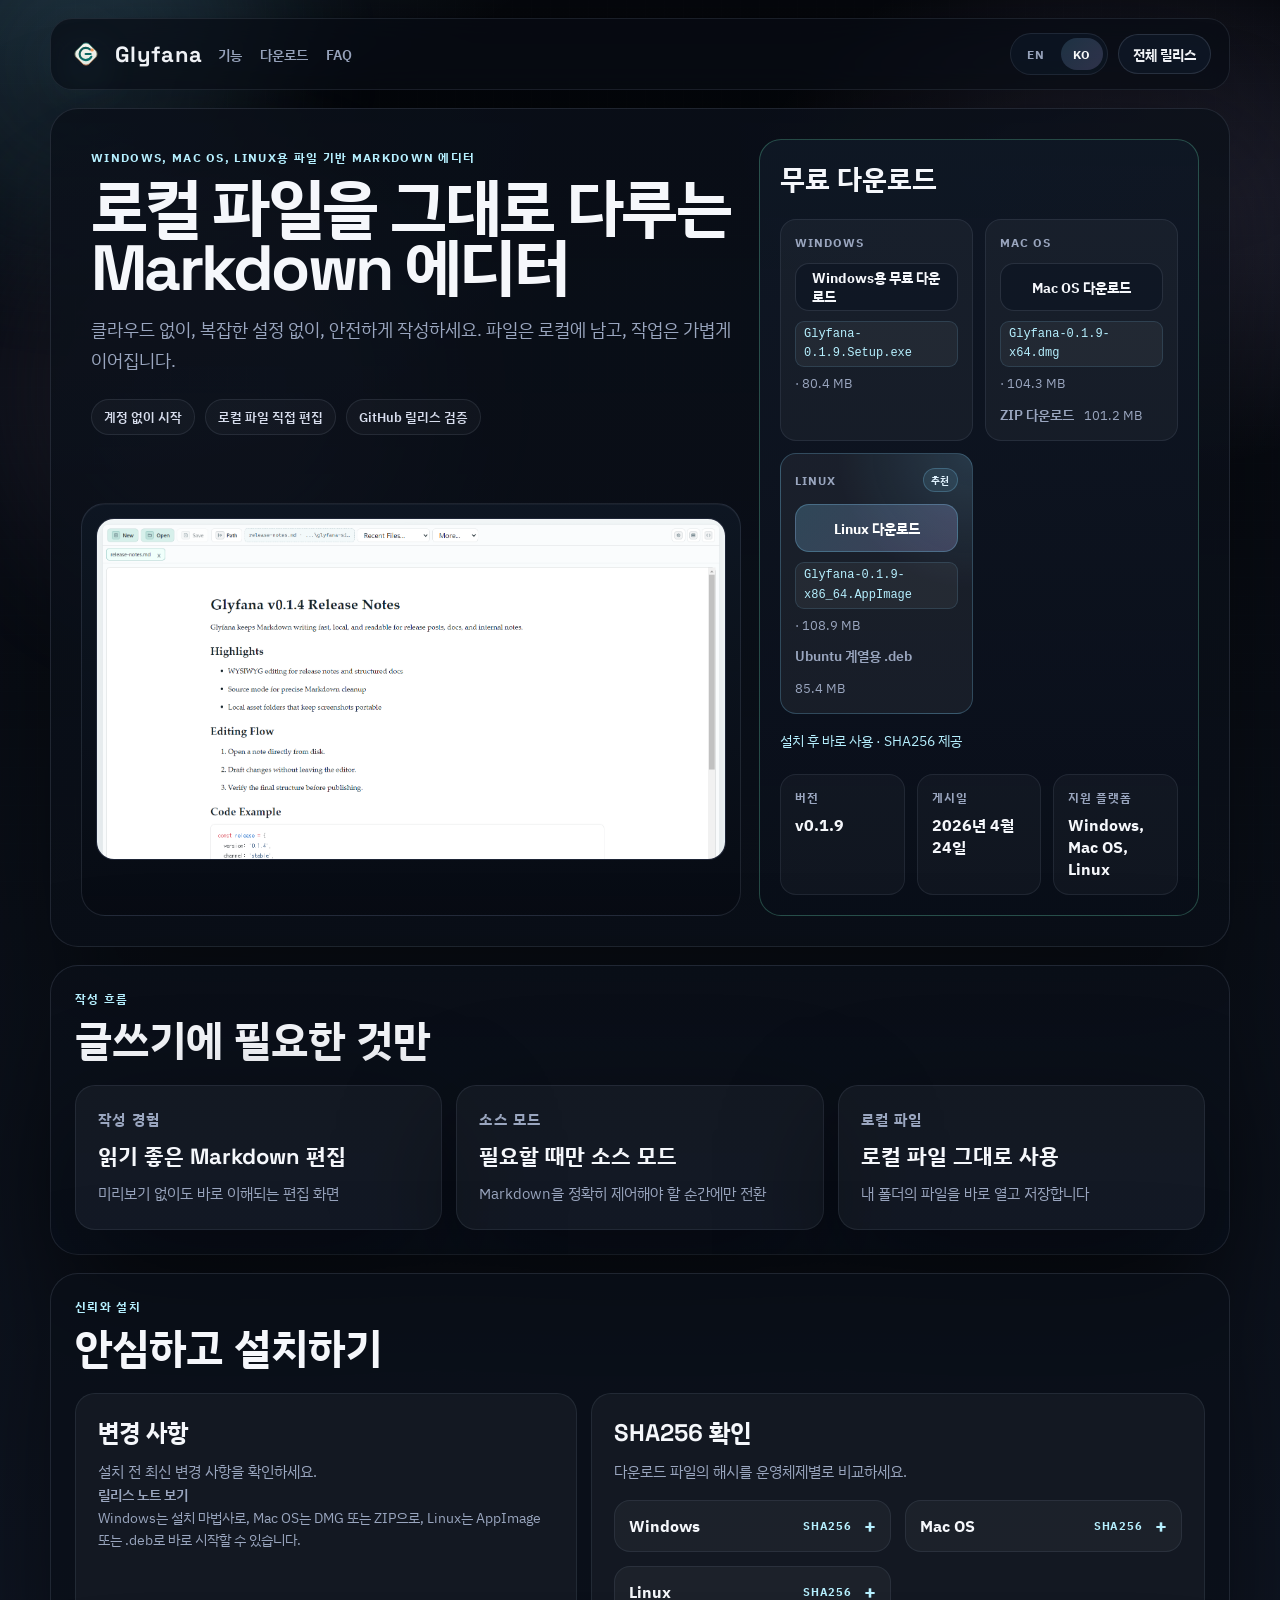
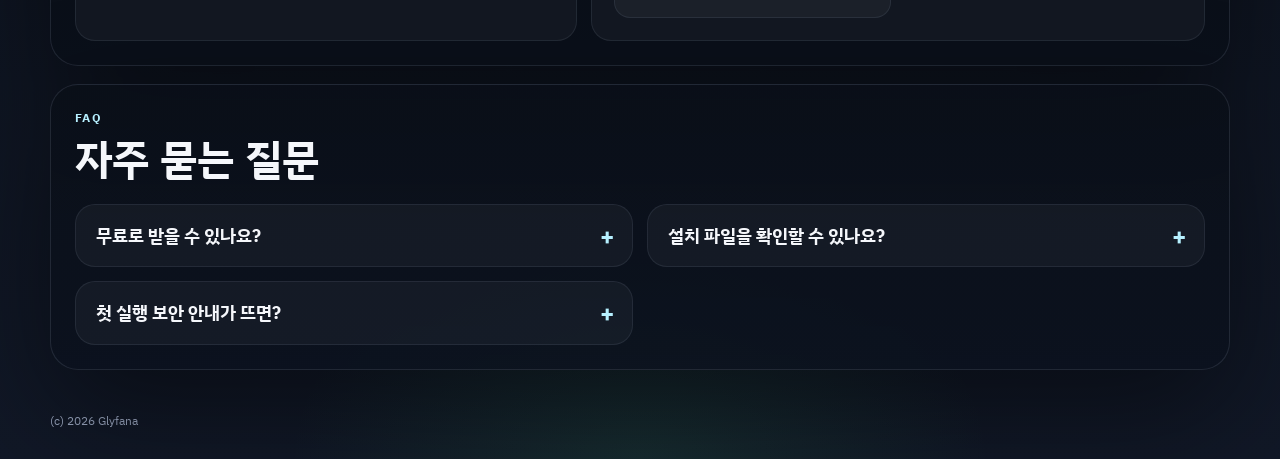
==== site/ko/index.html @ 3cb1b756 "fix(site): hide recommendation badge until detected" ====
<!doctype html>
<html lang="ko">
  <head>
    <meta charset="UTF-8" />
    <meta name="viewport" content="width=device-width, initial-scale=1.0" />
    <meta name="build-id" content="20260502-mobile-aware-recommend" />
    <meta name="manifest-path" content="../release-manifest.json" />
    <meta name="screenshots-path" content="../screenshots-manifest.json" />
    <meta name="analytics-endpoint" content="__GLYFANA_ANALYTICS_ENDPOINT__" />
    <meta name="analytics-site" content="glyfana-website" />
    <title>Glyfana | 로컬 파일 기반 Markdown 에디터</title>
    <meta
      name="description"
      content="Glyfana는 로컬 파일을 그대로 다루는 Windows·Mac OS·Linux용 Markdown 에디터입니다. 공식 다운로드와 SHA256 검증 정보를 제공합니다."
    />
    <meta name="robots" content="index,follow" />
    <meta name="theme-color" content="#0b7b75" />
    <link rel="canonical" href="https://glyfana.github.io/website/ko/" />
    <link rel="icon" type="image/svg+xml" href="../assets/glyfana-emblem.svg?v=20260312-showcase-lightbox" />
    <link rel="icon" type="image/png" sizes="512x512" href="../assets/glyfana-emblem.png?v=20260312-showcase-lightbox" />
    <link rel="apple-touch-icon" href="../assets/glyfana-emblem.png?v=20260312-showcase-lightbox" />
    <link rel="alternate" hreflang="en" href="https://glyfana.github.io/website/" />
    <link rel="alternate" hreflang="ko" href="https://glyfana.github.io/website/ko/" />
    <link rel="alternate" hreflang="x-default" href="https://glyfana.github.io/website/" />
    <meta property="og:type" content="website" />
    <meta property="og:site_name" content="Glyfana" />
    <meta property="og:locale" content="ko_KR" />
    <meta property="og:locale:alternate" content="en_US" />
    <meta property="og:title" content="Glyfana | 로컬 파일 기반 Markdown 에디터" />
    <meta
      property="og:description"
      content="로컬 파일을 그대로 다루는 Windows·Mac OS·Linux용 Markdown 에디터. 공식 다운로드와 SHA256 검증 정보를 확인하세요."
    />
    <meta property="og:url" content="https://glyfana.github.io/website/ko/" />
    <meta
      property="og:image"
      content="https://glyfana.github.io/website/assets/og-ko.png?v=20260312-showcase-lightbox"
    />
    <meta property="og:image:width" content="1200" />
    <meta property="og:image:height" content="630" />
    <meta property="og:image:alt" content="Glyfana 로컬 파일 기반 Markdown 에디터 미리보기" />
    <meta name="twitter:card" content="summary_large_image" />
    <meta name="twitter:title" content="Glyfana | 로컬 파일 기반 Markdown 에디터" />
    <meta
      name="twitter:description"
      content="로컬 파일을 그대로 다루는 Windows·Mac OS·Linux용 Markdown 에디터. 공식 다운로드와 SHA256 검증 정보를 확인하세요."
    />
    <meta
      name="twitter:image"
      content="https://glyfana.github.io/website/assets/og-ko.png?v=20260312-showcase-lightbox"
    />
    <meta name="twitter:image:alt" content="Glyfana 로컬 파일 기반 Markdown 에디터 미리보기" />
    <link rel="preconnect" href="https://fonts.googleapis.com" />
    <link rel="preconnect" href="https://fonts.gstatic.com" crossorigin />
    <link
      href="https://fonts.googleapis.com/css2?family=IBM+Plex+Sans+KR:wght@400;500;700&family=Space+Grotesk:wght@500;700&display=swap"
      rel="stylesheet"
    />
    <script src="../locale-router.js?v=20260312-showcase-lightbox"></script>
    <link rel="stylesheet" href="../styles.css?v=20260502-mobile-aware-recommend" />
  </head>
  <body id="top">
    <div class="page-noise" aria-hidden="true"></div>
    <div class="halo halo--left" aria-hidden="true"></div>
    <div class="halo halo--right" aria-hidden="true"></div>

    <header class="topbar">
      <a class="brand" href="#top" aria-label="Glyfana 홈">
        <img class="brand__mark" src="../assets/glyfana-emblem.svg?v=20260312-showcase-lightbox" alt="" aria-hidden="true" />
        <span class="brand__name">Glyfana</span>
      </a>
      <button class="menu-toggle" type="button" aria-expanded="false" aria-controls="site-menu">
        <span class="menu-toggle__icon" aria-hidden="true">
          <span class="menu-toggle__bar"></span>
          <span class="menu-toggle__bar"></span>
          <span class="menu-toggle__bar"></span>
        </span>
        <span class="menu-toggle__label">메뉴</span>
      </button>
      <div class="topbar__menu" id="site-menu">
        <nav class="nav" aria-label="주요 탐색">
          <a href="#features">기능</a>
          <a href="#release">다운로드</a>
          <a href="#faq">FAQ</a>
        </nav>
        <div class="topbar__tools">
          <nav class="locale-switch" aria-label="언어 선택">
            <a class="locale-switch__link" href="../?lang=en">EN</a>
            <a class="locale-switch__link is-active" href="./?lang=ko" aria-current="page">KO</a>
          </nav>
          <a
            class="topbar__cta js-releases"
            href="https://github.com/Glyfana/Glyfana/releases"
            target="_blank"
            rel="noreferrer"
          >전체 릴리스</a>
        </div>
      </div>
    </header>

    <main class="layout">
      <section class="hero reveal">
        <div class="hero__copy">
          <p class="eyebrow">Windows, Mac OS, Linux용 파일 기반 Markdown 에디터</p>
          <h1>로컬 파일을 그대로 다루는 Markdown 에디터</h1>
          <p class="hero__desc">
            클라우드 없이, 복잡한 설정 없이, 안전하게 작성하세요.
            파일은 로컬에 남고, 작업은 가볍게 이어집니다.
          </p>
          <ul class="hero__facts" aria-label="Glyfana 핵심 신뢰 포인트">
            <li>계정 없이 시작</li>
            <li>로컬 파일 직접 편집</li>
            <li>GitHub 릴리스 검증</li>
          </ul>
        </div>

        <aside class="release-panel" aria-live="polite" data-state="live">
          <h2>무료 다운로드</h2>
          <div class="download-options">
            <article class="download-option download-option--windows" data-platform="windows">
              <p class="download-option__label">
                <span>Windows</span>
                <span class="download-option__badge" hidden>추천</span>
              </p>
              <a
                class="btn js-download js-download-windows"
                href="https://github.com/Glyfana/Glyfana/releases/download/v0.1.9/Glyfana-0.1.9.Setup.exe"
                target="_blank"
                rel="noreferrer"
              >Windows용 무료 다운로드</a>
              <p class="download-option__meta"><code id="download-windows-file">Glyfana-0.1.9.Setup.exe</code> · <span id="download-windows-size">80.4 MB</span></p>
            </article>
            <article class="download-option download-option--mac" data-platform="mac">
              <p class="download-option__label">
                <span>Mac OS</span>
                <span class="download-option__badge" hidden>추천</span>
              </p>
              <a
                class="btn js-download-mac js-download-mac-dmg"
                href="https://github.com/Glyfana/Glyfana/releases/download/v0.1.9/Glyfana-0.1.9-x64.dmg"
                target="_blank"
                rel="noreferrer"
              >Mac OS 다운로드</a>
              <p class="download-option__meta"><code id="download-mac-file">Glyfana-0.1.9-x64.dmg</code> · <span id="download-mac-size">104.2 MB</span></p>
              <p class="download-option__sub download-mac-zip-wrap">
                <a
                  class="text-link js-download-mac-zip"
                  href="https://github.com/Glyfana/Glyfana/releases/download/v0.1.9/Glyfana-0.1.9-x64.zip"
                  target="_blank"
                  rel="noreferrer"
                >ZIP 다운로드</a>
                <span id="download-mac-zip-size">101.2 MB</span>
              </p>
            </article>
            <article class="download-option download-option--linux" data-platform="linux">
              <p class="download-option__label">
                <span>Linux</span>
                <span class="download-option__badge" hidden>추천</span>
              </p>
              <a
                class="btn js-download-linux"
                href="https://github.com/Glyfana/Glyfana/releases/download/v0.1.9/Glyfana-0.1.9-x86_64.AppImage"
                target="_blank"
                rel="noreferrer"
              >Linux 다운로드</a>
              <p class="download-option__meta"><code id="download-linux-file">Glyfana-0.1.9-x86_64.AppImage</code> · <span id="download-linux-size">108.9 MB</span></p>
              <p class="download-option__sub download-linux-deb-wrap">
                <a
                  class="text-link js-download-linux-deb"
                  href="https://github.com/Glyfana/Glyfana/releases/download/v0.1.9/Glyfana-0.1.9-amd64.deb"
                  target="_blank"
                  rel="noreferrer"
                >Ubuntu 계열용 .deb</a>
                <span id="download-linux-deb-size">85.4 MB</span>
              </p>
            </article>
          </div>
          <p class="release-panel__trust">설치 후 바로 사용 · SHA256 제공</p>
          <div class="stat-grid">
            <div class="stat">
              <span class="stat__label">버전</span>
              <strong id="release-version">v0.1.9</strong>
            </div>
            <div class="stat">
              <span class="stat__label">게시일</span>
              <strong id="release-date">2026년 4월 24일</strong>
            </div>
            <div class="stat">
              <span class="stat__label">지원 플랫폼</span>
              <strong id="release-platforms">Windows, Mac OS, Linux</strong>
            </div>
          </div>
        </aside>

        <div class="hero__spotlight">
          <img
            class="hero__spotlight-image"
            src="../assets/screenshots/editor-main.png"
            alt="Glyfana 편집 화면"
            loading="eager"
            decoding="async"
          />
        </div>
      </section>

      <section id="features" class="features reveal">
        <div class="section-head">
          <p class="eyebrow">작성 흐름</p>
          <h2>글쓰기에 필요한 것만</h2>
        </div>
        <div class="feature-grid">
          <article class="card">
            <p class="card__eyebrow">작성 경험</p>
            <h2>읽기 좋은 Markdown 편집</h2>
            <p>미리보기 없이도 바로 이해되는 편집 화면</p>
          </article>
          <article class="card">
            <p class="card__eyebrow">소스 모드</p>
            <h2>필요할 때만 소스 모드</h2>
            <p>Markdown을 정확히 제어해야 할 순간에만 전환</p>
          </article>
          <article class="card">
            <p class="card__eyebrow">로컬 파일</p>
            <h2>로컬 파일 그대로 사용</h2>
            <p>내 폴더의 파일을 바로 열고 저장합니다</p>
          </article>
        </div>
      </section>

      <section id="release" class="verify reveal">
        <div class="section-head">
          <p class="eyebrow">신뢰와 설치</p>
          <h2>안심하고 설치하기</h2>
        </div>
        <div class="verify__grid">
          <article class="verify-card">
            <h3>변경 사항</h3>
            <p class="verify-card__copy">설치 전 최신 변경 사항을 확인하세요.</p>
            <p class="verify-card__meta">
              <a
                class="text-link js-notes"
                href="https://github.com/Glyfana/Glyfana/releases/tag/v0.1.9"
                target="_blank"
                rel="noreferrer"
              >릴리스 노트 보기</a>
            </p>
            <p class="verify-card__meta">Windows는 설치 마법사로, Mac OS는 DMG 또는 ZIP으로, Linux는 AppImage 또는 .deb로 바로 시작할 수 있습니다.</p>
          </article>

          <article class="verify-card">
            <h3>SHA256 확인</h3>
            <p class="verify-card__copy">다운로드 파일의 해시를 운영체제별로 비교하세요.</p>
            <div class="verify-platforms">
              <details class="verify-platform verify-platform--windows">
                <summary><span>Windows</span><span>SHA256</span></summary>
                <p class="verify-card__meta">SHA256 <code id="release-sha-inline-windows">2409822E41301128F8E586BB116006E9C7599B884C1D7636191854754651CDF7</code></p>
                <p class="verify-card__meta">PowerShell <code id="verify-command-windows">Get-FileHash ".\Glyfana-0.1.9.Setup.exe" -Algorithm SHA256</code></p>
                <p class="verify-card__meta">
                  현재 공개 설치 파일은 코드 서명이 없어 첫 실행 시 Windows SmartScreen 경고가 나타날 수 있습니다.
                  안내가 뜨면 <strong>추가 정보</strong> → <strong>실행</strong>을 선택하세요.
                </p>
              </details>
              <details class="verify-platform verify-platform--mac">
                <summary><span>Mac OS</span><span>SHA256</span></summary>
                <p class="verify-card__meta">SHA256 <code id="release-sha-inline-mac">381AA0E27046C5A79C985452EA23F38099D1C83E8EC3675EE3A90776FADBBE90</code></p>
                <p class="verify-card__meta">Terminal <code id="verify-command-mac">shasum -a 256 ./Glyfana-0.1.9-x64.dmg</code></p>
                <p class="verify-card__meta">현재 빌드는 코드 서명과 노터라이즈가 없어 첫 실행 시 Gatekeeper 안내가 나타날 수 있습니다. 시스템 설정에서 열기를 허용하세요.</p>
              </details>
              <details class="verify-platform verify-platform--linux">
                <summary><span>Linux</span><span>SHA256</span></summary>
                <p class="verify-card__meta">SHA256 <code id="release-sha-inline-linux">4BE5F3D892C10EE95E2CD16ED32591D62F63E27BCA32D75C2C83FFDA38E545AE</code></p>
                <p class="verify-card__meta">Terminal <code id="verify-command-linux">sha256sum ./Glyfana-0.1.9-x86_64.AppImage</code></p>
                <p class="verify-card__meta">AppImage는 실행 권한을 준 뒤 바로 실행할 수 있고, .deb는 Ubuntu 계열에서 설치할 수 있습니다.</p>
              </details>
            </div>
          </article>
        </div>
      </section>

      <section id="faq" class="faq reveal">
        <div class="section-head">
          <p class="eyebrow">FAQ</p>
          <h2>자주 묻는 질문</h2>
        </div>
        <div class="faq-list">
          <details class="faq-item">
            <summary>무료로 받을 수 있나요?</summary>
            <p>네. GitHub Releases에서 최신 공개 빌드를 받을 수 있습니다.</p>
          </details>
          <details class="faq-item">
            <summary>설치 파일을 확인할 수 있나요?</summary>
            <p>네. 릴리스 노트와 SHA256 값을 함께 제공합니다.</p>
          </details>
          <details class="faq-item">
            <summary>첫 실행 보안 안내가 뜨면?</summary>
            <p>서명 전 빌드는 OS 보안 안내가 보일 수 있습니다. 위 안내를 확인하세요.</p>
          </details>
        </div>
      </section>
    </main>

    <footer class="footer">
      <span>(c) <span id="year"></span> Glyfana</span>
    </footer>

    <script type="module" src="../app.js?v=20260502-mobile-aware-recommend"></script>
  </body>
</html>
---- site/styles.css ----
:root {
  --bg-0: #05070c;
  --bg-1: #0a0f18;
  --bg-2: #111827;
  --ink: #f5f7fb;
  --muted: #9aa6bf;
  --panel: rgba(10, 15, 24, 0.76);
  --panel-strong: rgba(13, 19, 31, 0.92);
  --line: rgba(148, 163, 184, 0.16);
  --line-strong: rgba(110, 231, 183, 0.28);
  --brand: #7dd3fc;
  --brand-deep: #b6f0ff;
  --accent: #c4b5fd;
  --accent-soft: rgba(196, 181, 253, 0.16);
  --shadow: 0 40px 120px rgba(0, 0, 0, 0.46);
  --radius: 28px;
}

* {
  box-sizing: border-box;
}

html,
body {
  margin: 0;
  min-height: 100%;
}

body {
  overflow-x: hidden;
  -webkit-text-size-adjust: 100%;
  font-family: "IBM Plex Sans KR", "Segoe UI", sans-serif;
  color: var(--ink);
  background:
    radial-gradient(900px 560px at 12% -8%, rgba(125, 211, 252, 0.16) 0%, transparent 50%),
    radial-gradient(780px 560px at 88% 10%, rgba(196, 181, 253, 0.18) 0%, transparent 48%),
    radial-gradient(640px 420px at 50% 100%, rgba(74, 222, 128, 0.1) 0%, transparent 55%),
    linear-gradient(180deg, var(--bg-0), var(--bg-1) 45%, var(--bg-2));
}

.page-noise,
.halo {
  position: fixed;
  inset: 0;
  pointer-events: none;
}

.page-noise {
  opacity: 0.18;
  background-image:
    linear-gradient(rgba(255, 255, 255, 0.02), rgba(255, 255, 255, 0.02)),
    repeating-linear-gradient(
      0deg,
      transparent 0,
      transparent 18px,
      rgba(125, 211, 252, 0.03) 18px,
      rgba(125, 211, 252, 0.03) 19px
    ),
    repeating-linear-gradient(
      90deg,
      transparent 0,
      transparent 18px,
      rgba(196, 181, 253, 0.03) 18px,
      rgba(196, 181, 253, 0.03) 19px
    );
}

.halo {
  z-index: 0;
  filter: blur(70px);
  opacity: 0.42;
}

.halo--left {
  width: 360px;
  height: 360px;
  top: -120px;
  left: -100px;
  background: rgba(125, 211, 252, 0.36);
  border-radius: 999px;
}

.halo--right {
  width: 420px;
  height: 420px;
  right: -120px;
  top: 180px;
  background: rgba(196, 181, 253, 0.28);
  border-radius: 999px;
}

.topbar,
.hero,
.signal,
.features,
.showcase,
.release-summary,
.faq,
.card,
.install,
.verify {
  position: relative;
  z-index: 1;
}

.topbar {
  width: min(1180px, calc(100% - 32px));
  margin: 18px auto 0;
  padding: 14px 18px;
  display: flex;
  justify-content: space-between;
  align-items: center;
  gap: 16px;
  border: 1px solid rgba(148, 163, 184, 0.14);
  border-radius: 22px;
  background: rgba(9, 13, 22, 0.72);
  box-shadow: var(--shadow);
  backdrop-filter: blur(14px);
}

.topbar__menu {
  margin-left: auto;
  display: flex;
  align-items: center;
  justify-content: space-between;
  gap: 18px;
  flex: 1 1 auto;
}

.brand {
  display: inline-flex;
  align-items: center;
  gap: 12px;
  color: var(--ink);
  text-decoration: none;
  font-family: "Space Grotesk", "IBM Plex Sans KR", sans-serif;
  font-weight: 700;
  letter-spacing: 0.02em;
}

.brand__mark {
  width: 34px;
  height: 34px;
  display: block;
  flex: none;
  filter: drop-shadow(0 12px 22px rgba(125, 211, 252, 0.24));
}

.brand__name {
  font-size: 22px;
}

.menu-toggle {
  display: none;
  align-items: center;
  justify-content: center;
  gap: 10px;
  min-height: 42px;
  padding: 0 14px;
  border: 1px solid rgba(148, 163, 184, 0.18);
  border-radius: 12px;
  background: rgba(17, 24, 39, 0.82);
  color: var(--ink);
  font: inherit;
  font-size: 13px;
  font-weight: 700;
}

.menu-toggle__icon {
  display: inline-flex;
  flex-direction: column;
  gap: 4px;
}

.menu-toggle__bar {
  width: 16px;
  height: 2px;
  border-radius: 999px;
  background: currentColor;
  transition: transform 0.18s ease, opacity 0.18s ease;
}

.topbar.is-menu-open .menu-toggle__bar:nth-child(1) {
  transform: translateY(6px) rotate(45deg);
}

.topbar.is-menu-open .menu-toggle__bar:nth-child(2) {
  opacity: 0;
}

.topbar.is-menu-open .menu-toggle__bar:nth-child(3) {
  transform: translateY(-6px) rotate(-45deg);
}

.nav {
  display: inline-flex;
  align-items: center;
  gap: 18px;
}

.topbar__tools {
  margin-left: auto;
  display: inline-flex;
  align-items: center;
  gap: 10px;
  flex-wrap: wrap;
  justify-content: flex-end;
}

.locale-switch {
  display: inline-flex;
  align-items: center;
  gap: 4px;
  padding: 4px;
  border: 1px solid rgba(148, 163, 184, 0.14);
  border-radius: 999px;
  background: rgba(15, 23, 36, 0.84);
}

.locale-switch__link {
  display: inline-flex;
  align-items: center;
  justify-content: center;
  min-width: 42px;
  min-height: 32px;
  padding: 0 10px;
  border-radius: 999px;
  color: var(--muted);
  text-decoration: none;
  font-size: 12px;
  font-weight: 700;
  letter-spacing: 0.08em;
}

.locale-switch__link:hover {
  color: var(--brand-deep);
}

.locale-switch__link.is-active {
  background: linear-gradient(135deg, rgba(125, 211, 252, 0.16), rgba(196, 181, 253, 0.2));
  color: #fff;
}

.nav a,
.text-link {
  color: var(--muted);
  text-decoration: none;
  font-size: 14px;
  font-weight: 600;
}

.nav a:hover,
.text-link:hover {
  color: var(--brand-deep);
}

.topbar__cta {
  display: inline-flex;
  align-items: center;
  justify-content: center;
  min-height: 40px;
  padding: 0 14px;
  border-radius: 999px;
  border: 1px solid rgba(148, 163, 184, 0.2);
  background: rgba(17, 24, 39, 0.88);
  color: var(--ink);
  text-decoration: none;
  font-size: 14px;
  font-weight: 700;
}

.layout {
  position: relative;
  z-index: 1;
  width: min(1180px, calc(100% - 32px));
  margin: 18px auto 42px;
  display: grid;
  gap: 18px;
}

.layout > * {
  min-width: 0;
}

.hero,
.signal,
.card,
.install,
.verify {
  border: 1px solid var(--line);
  border-radius: var(--radius);
  background: var(--panel);
  box-shadow: var(--shadow);
}

.hero {
  display: grid;
  grid-template-columns: minmax(0, 1.2fr) minmax(320px, 0.8fr);
  gap: 18px;
  padding: 30px;
  background:
    linear-gradient(180deg, rgba(10, 15, 24, 0.9), rgba(10, 15, 24, 0.78)),
    radial-gradient(120% 120% at 0% 0%, rgba(125, 211, 252, 0.08), transparent 44%),
    radial-gradient(120% 120% at 100% 0%, rgba(196, 181, 253, 0.1), transparent 42%);
}

.hero > *,
.showcase > *,
.release-summary > *,
.feature-grid > *,
.steps > *,
.faq-list > *,
.verify__grid > * {
  min-width: 0;
}

.hero__copy {
  padding: 10px;
}

.eyebrow {
  margin: 0 0 12px;
  color: var(--brand-deep);
  text-transform: uppercase;
  letter-spacing: 0.11em;
  font-size: 12px;
  font-weight: 700;
}

.hero h1,
.section-head h2,
.card h2,
.step h3,
.verify-card h3,
.release-panel h2 {
  font-family: "Space Grotesk", "IBM Plex Sans KR", sans-serif;
}

.hero h1 {
  margin: 0;
  max-width: 780px;
  font-size: clamp(34px, 5vw, 64px);
  line-height: 0.94;
  letter-spacing: -0.04em;
}

.hero__desc,
.section-copy,
.signal p,
.card p,
.step p,
.verify-card__copy,
.verify-card__meta,
.release-panel__meta p {
  color: var(--muted);
}

.hero__desc {
  max-width: 720px;
  margin: 16px 0 0;
  font-size: 18px;
  line-height: 1.68;
}

.hero__kicker {
  margin: 0;
  max-width: 640px;
  color: var(--brand-deep);
  font-size: 16px;
  font-weight: 700;
  line-height: 1.5;
}

.hero__spotlight {
  grid-column: 1;
  margin-top: 0;
  padding: 14px;
  border: 1px solid rgba(148, 163, 184, 0.16);
  border-radius: 24px;
  background: linear-gradient(180deg, rgba(15, 23, 36, 0.92), rgba(8, 12, 20, 0.88));
  box-shadow: inset 0 1px 0 rgba(255, 255, 255, 0.04);
}

.hero__spotlight-head {
  display: flex;
  align-items: center;
  justify-content: space-between;
  gap: 12px;
  margin-bottom: 12px;
  flex-wrap: wrap;
}

.hero__spotlight-label,
.hero__spotlight-note {
  font-size: 11px;
  font-weight: 700;
  letter-spacing: 0.1em;
  text-transform: uppercase;
}

.hero__spotlight-label {
  color: var(--brand-deep);
}

.hero__spotlight-note {
  color: var(--muted);
}

.hero__spotlight-image {
  display: block;
  width: 100%;
  height: auto;
  border: 1px solid rgba(148, 163, 184, 0.14);
  border-radius: 18px;
  background: #0b1020;
}

.hero__proof {
  margin-top: 22px;
  display: grid;
  grid-template-columns: repeat(2, minmax(0, 1fr));
  gap: 12px;
}

.hero-proof-card {
  padding: 14px 16px;
  border: 1px solid rgba(148, 163, 184, 0.14);
  border-radius: 18px;
  background: rgba(15, 23, 36, 0.72);
}

.hero-proof-card__label {
  display: block;
  margin-bottom: 8px;
  color: var(--brand-deep);
  font-size: 11px;
  font-weight: 700;
  letter-spacing: 0.1em;
  text-transform: uppercase;
}

.hero-proof-card strong {
  display: block;
  font-size: 15px;
  line-height: 1.45;
}

.actions {
  margin-top: 22px;
  display: flex;
  flex-wrap: wrap;
  gap: 10px;
  align-items: center;
}

.actions--tight {
  margin-top: 18px;
}

.btn {
  display: inline-flex;
  align-items: center;
  justify-content: center;
  min-height: 44px;
  padding: 0 16px;
  border-radius: 14px;
  border: 1px solid rgba(148, 163, 184, 0.18);
  background: rgba(15, 23, 36, 0.88);
  color: var(--ink);
  text-decoration: none;
  font-size: 14px;
  font-weight: 700;
  transition: transform 0.16s ease, border-color 0.16s ease, background 0.16s ease;
}

.btn:hover,
.topbar__cta:hover {
  transform: translateY(-1px);
  border-color: rgba(125, 211, 252, 0.42);
}

.btn:focus-visible,
.topbar__cta:focus-visible,
.nav a:focus-visible,
.text-link:focus-visible,
.locale-switch__link:focus-visible,
.menu-toggle:focus-visible,
.faq-item summary:focus-visible,
.verify-platform summary:focus-visible {
  outline: 3px solid rgba(125, 211, 252, 0.4);
  outline-offset: 3px;
}

.btn--primary {
  border-color: rgba(125, 211, 252, 0.28);
  background: linear-gradient(135deg, rgba(125, 211, 252, 0.22), rgba(196, 181, 253, 0.22));
  color: #fff;
}

.btn--ghost {
  background: rgba(255, 255, 255, 0.02);
}

.btn.is-disabled,
.topbar__cta.is-disabled,
.text-link.is-disabled {
  opacity: 0.5;
  pointer-events: none;
}

.hero__facts {
  margin: 24px 0 0;
  padding: 0;
  list-style: none;
  display: flex;
  flex-wrap: wrap;
  gap: 10px;
}

.hero__facts li {
  padding: 8px 12px;
  border: 1px solid rgba(148, 163, 184, 0.14);
  border-radius: 999px;
  background: rgba(255, 255, 255, 0.03);
  color: #d7dded;
  font-size: 13px;
  font-weight: 600;
}

.release-panel {
  grid-column: 2;
  grid-row: 1 / span 2;
  padding: 20px;
  border-radius: 22px;
  border: 1px solid var(--line-strong);
  background:
    linear-gradient(180deg, rgba(15, 23, 36, 0.96), rgba(9, 14, 24, 0.9)),
    linear-gradient(135deg, rgba(125, 211, 252, 0.08), rgba(196, 181, 253, 0.08));
}

.release-panel h2 {
  margin: 0;
  font-size: 28px;
}

.release-panel__trust {
  margin: 16px 0 0;
  color: var(--brand-deep);
  font-size: 14px;
  line-height: 1.6;
}

.download-options {
  margin-top: 22px;
  display: grid;
  grid-template-columns: repeat(auto-fit, minmax(180px, 1fr));
  gap: 12px;
}

.download-option {
  position: relative;
  padding: 14px;
  border: 1px solid rgba(148, 163, 184, 0.12);
  border-radius: 16px;
  background: rgba(255, 255, 255, 0.04);
  transition: transform 0.16s ease, border-color 0.16s ease, background-color 0.16s ease;
}

.download-option:hover {
  transform: translateY(-2px);
  border-color: rgba(125, 211, 252, 0.28);
  background: rgba(255, 255, 255, 0.065);
}

.download-option.is-recommended {
  border-color: rgba(125, 211, 252, 0.24);
  background:
    radial-gradient(circle at top right, rgba(125, 211, 252, 0.14), transparent 42%),
    rgba(255, 255, 255, 0.055);
}

.download-option .btn {
  width: 100%;
  min-height: 48px;
}

.download-option__label {
  display: flex;
  align-items: center;
  justify-content: space-between;
  gap: 10px;
  margin: 0 0 12px;
  color: var(--muted);
  font-size: 12px;
  font-weight: 700;
  text-transform: uppercase;
  letter-spacing: 0.08em;
}

.download-option__badge {
  padding: 4px 7px;
  border-radius: 999px;
  border: 1px solid rgba(125, 211, 252, 0.24);
  background: rgba(125, 211, 252, 0.1);
  color: #e0f2fe;
  font-size: 10px;
  letter-spacing: 0.06em;
}

.download-option__meta,
.download-option__sub {
  margin: 10px 0 0;
  font-size: 13px;
  line-height: 1.6;
  color: var(--muted);
  overflow-wrap: anywhere;
}

.download-option__sub {
  display: flex;
  align-items: center;
  gap: 10px;
  flex-wrap: wrap;
}

.stat-grid {
  margin-top: 22px;
  display: grid;
  grid-template-columns: repeat(3, minmax(0, 1fr));
  gap: 12px;
}

.stat {
  padding: 14px;
  border: 1px solid rgba(148, 163, 184, 0.12);
  border-radius: 16px;
  background: rgba(255, 255, 255, 0.03);
}

.stat__label {
  display: block;
  color: var(--muted);
  font-size: 12px;
  font-weight: 700;
  text-transform: uppercase;
  letter-spacing: 0.08em;
}

.stat strong {
  display: block;
  margin-top: 8px;
  font-size: 16px;
}

.release-panel__meta {
  margin-top: 18px;
  display: grid;
  gap: 10px;
}

.release-panel__meta p,
.verify-card__meta {
  margin: 0;
  font-size: 14px;
  line-height: 1.6;
  overflow-wrap: anywhere;
}

.signal {
  display: flex;
  align-items: center;
  gap: 16px;
  padding: 18px 22px;
  background:
    linear-gradient(90deg, rgba(125, 211, 252, 0.08), rgba(196, 181, 253, 0.08)),
    rgba(8, 12, 20, 0.84);
}

.signal__badge {
  flex: none;
  padding: 9px 12px;
  border-radius: 999px;
  background: rgba(125, 211, 252, 0.1);
  border: 1px solid rgba(125, 211, 252, 0.18);
  color: var(--brand-deep);
  font-size: 12px;
  font-weight: 700;
  text-transform: uppercase;
  letter-spacing: 0.08em;
}

.signal p {
  margin: 0;
  line-height: 1.6;
}

.feature-grid,
.steps,
.faq-list,
.verify__grid,
.release-summary,
.showcase {
  display: grid;
  gap: 14px;
}

.features {
  padding: 24px;
  border: 1px solid var(--line);
  border-radius: var(--radius);
  background: linear-gradient(180deg, rgba(10, 15, 24, 0.88), rgba(11, 17, 29, 0.84));
  box-shadow: var(--shadow);
}

.faq {
  padding: 24px;
  border: 1px solid var(--line);
  border-radius: var(--radius);
  background: linear-gradient(180deg, rgba(10, 15, 24, 0.88), rgba(11, 17, 29, 0.84));
  box-shadow: var(--shadow);
}

.showcase {
  grid-template-columns: minmax(0, 0.96fr) minmax(0, 1.04fr);
  align-items: center;
  padding: 24px;
  border: 1px solid var(--line);
  border-radius: var(--radius);
  background:
    linear-gradient(180deg, rgba(10, 15, 24, 0.92), rgba(10, 15, 24, 0.82)),
    radial-gradient(120% 120% at 100% 0%, rgba(125, 211, 252, 0.08), transparent 45%);
  box-shadow: var(--shadow);
}

.release-summary {
  grid-template-columns: minmax(0, 0.9fr) minmax(0, 1.1fr);
  align-items: start;
  padding: 24px;
  border: 1px solid var(--line);
  border-radius: var(--radius);
  background: linear-gradient(180deg, rgba(10, 15, 24, 0.88), rgba(11, 17, 29, 0.84));
  box-shadow: var(--shadow);
}

.release-summary__card {
  padding: 22px;
  border: 1px solid rgba(148, 163, 184, 0.12);
  border-radius: 22px;
  background: rgba(255, 255, 255, 0.03);
}

.release-summary__meta {
  display: flex;
  justify-content: space-between;
  align-items: center;
  gap: 12px;
  margin-bottom: 14px;
}

.release-summary__label {
  color: var(--brand-deep);
  font-size: 12px;
  font-weight: 700;
  letter-spacing: 0.08em;
  text-transform: uppercase;
}

.release-summary__list {
  margin: 0;
  padding: 0;
  list-style: none;
  display: grid;
  gap: 10px;
}

.release-summary__item,
.release-summary__empty {
  position: relative;
  padding: 14px 16px 14px 40px;
  border: 1px solid rgba(148, 163, 184, 0.12);
  border-radius: 16px;
  background: rgba(255, 255, 255, 0.04);
  line-height: 1.55;
}

.release-summary__item::before {
  content: "";
  position: absolute;
  left: 16px;
  top: 22px;
  width: 8px;
  height: 8px;
  border-radius: 999px;
  background: linear-gradient(135deg, var(--brand), var(--accent));
}

.release-summary__item.is-checked::before {
  width: 12px;
  height: 12px;
  left: 14px;
  top: 20px;
  background:
    radial-gradient(circle at 50% 50%, rgba(255, 255, 255, 0.94) 0 26%, transparent 28%),
    linear-gradient(135deg, var(--brand), #67e8f9);
  box-shadow: 0 0 0 4px rgba(125, 211, 252, 0.12);
}

.release-summary__item.is-unchecked::before {
  background: linear-gradient(135deg, var(--accent), #f59e0b);
}

.release-summary__item-main {
  display: grid;
  gap: 8px;
  min-width: 0;
}

.release-summary__tag {
  display: inline-flex;
  align-items: center;
  justify-content: center;
  width: fit-content;
  min-height: 24px;
  padding: 0 10px;
  border-radius: 999px;
  background: rgba(125, 211, 252, 0.08);
  color: var(--brand-deep);
  font-size: 11px;
  font-weight: 700;
  letter-spacing: 0.08em;
  text-transform: uppercase;
}

.release-summary__text {
  margin: 0;
  color: var(--ink);
  overflow-wrap: anywhere;
  word-break: break-word;
}

.release-summary__action {
  display: inline-flex;
  align-items: center;
  justify-content: center;
  width: fit-content;
  margin-top: 10px;
  padding: 0 12px;
  min-height: 32px;
  border-radius: 999px;
  border: 1px solid rgba(148, 163, 184, 0.12);
  background: rgba(255, 255, 255, 0.04);
  color: var(--brand-deep);
  text-decoration: none;
  font-size: 12px;
  font-weight: 700;
}

.release-summary__action:hover {
  border-color: rgba(125, 211, 252, 0.28);
}

.release-summary__empty {
  padding-left: 16px;
  color: var(--muted);
}

.showcase__copy {
  max-width: 520px;
}

.showcase__visual {
  display: grid;
  gap: 14px;
  min-width: 0;
}

.showcase__points {
  margin: 20px 0 0;
  padding: 0;
  list-style: none;
  display: grid;
  gap: 10px;
}

.showcase__points li {
  padding: 14px 16px;
  border: 1px solid rgba(148, 163, 184, 0.12);
  border-radius: 18px;
  background: rgba(255, 255, 255, 0.04);
  color: var(--ink);
  line-height: 1.55;
}

.workspace-demo {
  position: relative;
  padding: 16px;
  border-radius: 30px;
  background:
    linear-gradient(145deg, rgba(255, 255, 255, 0.04), rgba(255, 255, 255, 0.01)),
    linear-gradient(135deg, rgba(125, 211, 252, 0.12), rgba(196, 181, 253, 0.12));
  box-shadow: 0 22px 56px rgba(0, 0, 0, 0.28);
}

.workspace-demo::before {
  content: "";
  position: absolute;
  inset: 24px auto auto 20px;
  width: 160px;
  height: 160px;
  border-radius: 999px;
  background: radial-gradient(circle, rgba(125, 211, 252, 0.16), transparent 70%);
  pointer-events: none;
}

.workspace-demo__window {
  position: relative;
  overflow: hidden;
  border: 1px solid rgba(148, 163, 184, 0.12);
  border-radius: 24px;
  background: rgba(8, 12, 20, 0.96);
}

.workspace-demo__bar {
  display: flex;
  justify-content: space-between;
  align-items: center;
  gap: 16px;
  padding: 14px 18px;
  border-bottom: 1px solid rgba(148, 163, 184, 0.1);
  background: linear-gradient(180deg, rgba(12, 18, 30, 0.98), rgba(9, 14, 24, 0.98));
}

.workspace-demo__meta {
  display: inline-flex;
  align-items: center;
  gap: 12px;
}

.workspace-demo__dots {
  display: inline-flex;
  gap: 6px;
}

.workspace-demo__dots span {
  width: 10px;
  height: 10px;
  border-radius: 999px;
  background: rgba(148, 163, 184, 0.22);
}

.workspace-demo__dots span:last-child {
  background: rgba(196, 181, 253, 0.56);
}

.workspace-demo__label,
.workspace-demo__sidebar-label,
.workspace-demo__preview-label {
  color: var(--muted);
  font-size: 11px;
  font-weight: 700;
  letter-spacing: 0.12em;
  text-transform: uppercase;
}

.workspace-demo__pill,
.workspace-demo__tab,
.workspace-demo__status span {
  display: inline-flex;
  align-items: center;
  justify-content: center;
  min-height: 32px;
  padding: 0 12px;
  border-radius: 999px;
  border: 1px solid rgba(148, 163, 184, 0.12);
  background: rgba(255, 255, 255, 0.05);
  font-size: 12px;
  font-weight: 700;
}

.workspace-demo__pill,
.workspace-demo__tab.is-active,
.workspace-demo__status span {
  background: rgba(125, 211, 252, 0.08);
  color: var(--brand-deep);
}

.workspace-demo__body {
  display: grid;
  grid-template-columns: 168px minmax(0, 1fr);
  min-height: 380px;
}

.workspace-demo__sidebar {
  padding: 18px 14px;
  border-right: 1px solid rgba(148, 163, 184, 0.08);
  background: linear-gradient(180deg, rgba(125, 211, 252, 0.06), rgba(255, 255, 255, 0.01));
}

.workspace-demo__note {
  margin-top: 10px;
  padding: 12px 14px;
  border-radius: 16px;
  color: var(--muted);
  font-size: 14px;
  font-weight: 600;
  line-height: 1.4;
}

.workspace-demo__note.is-active {
  background: rgba(255, 255, 255, 0.06);
  color: var(--ink);
  box-shadow: 0 12px 24px rgba(0, 0, 0, 0.18);
}

.workspace-demo__main {
  padding: 16px;
}

.workspace-demo__tabs {
  display: inline-flex;
  gap: 8px;
  margin-bottom: 14px;
}

.workspace-demo__panes {
  display: grid;
  grid-template-columns: minmax(0, 1fr) minmax(220px, 0.84fr);
  gap: 14px;
}

.workspace-demo__editor,
.workspace-demo__preview {
  min-height: 240px;
  padding: 16px;
  border: 1px solid rgba(148, 163, 184, 0.1);
  border-radius: 18px;
  background: rgba(255, 255, 255, 0.04);
}

.workspace-demo__editor {
  display: grid;
  align-content: start;
  gap: 12px;
  background:
    linear-gradient(180deg, rgba(15, 23, 36, 0.9), rgba(9, 14, 24, 0.92));
}

.workspace-demo__editor-title,
.workspace-demo__line {
  font-family: "JetBrains Mono", "Consolas", monospace;
  color: #b8c6dd;
  line-height: 1.55;
}

.workspace-demo__editor-title {
  color: var(--brand-deep);
  font-size: 24px;
  font-weight: 700;
}

.workspace-demo__line {
  font-size: 14px;
}

.workspace-demo__preview {
  display: grid;
  align-content: start;
  gap: 12px;
}

.workspace-demo__preview strong {
  font-family: "Space Grotesk", "IBM Plex Sans KR", sans-serif;
  font-size: 24px;
  line-height: 1.08;
}

.workspace-demo__preview ul {
  margin: 0;
  padding-left: 18px;
  color: var(--muted);
  display: grid;
  gap: 10px;
  line-height: 1.45;
}

.workspace-demo__status {
  display: flex;
  flex-wrap: wrap;
  gap: 10px;
  margin-top: 14px;
}

.showcase-gallery {
  display: grid;
  grid-template-columns: repeat(2, minmax(0, 1fr));
  gap: 14px;
}

.showcase-gallery[hidden] {
  display: none;
}

.showcase-gallery__card {
  appearance: none;
  display: grid;
  gap: 12px;
  width: 100%;
  padding: 14px;
  border: 1px solid rgba(148, 163, 184, 0.12);
  border-radius: 24px;
  background:
    linear-gradient(180deg, rgba(17, 24, 39, 0.84), rgba(10, 15, 24, 0.92));
  box-shadow: 0 18px 42px rgba(0, 0, 0, 0.26);
  color: inherit;
  font: inherit;
  text-align: left;
  text-decoration: none;
  cursor: pointer;
  transition: transform 0.18s ease, box-shadow 0.18s ease, border-color 0.18s ease;
}

.showcase-gallery__card:hover,
.showcase-gallery__card:focus-visible {
  transform: translateY(-2px);
  border-color: rgba(125, 211, 252, 0.24);
  box-shadow: 0 22px 44px rgba(0, 0, 0, 0.32);
  outline: none;
}

.showcase-gallery__card.is-featured {
  grid-column: 1 / -1;
}

.showcase-gallery__media {
  overflow: hidden;
  border: 1px solid rgba(148, 163, 184, 0.12);
  border-radius: 18px;
  background: rgba(8, 12, 20, 0.92);
}

.showcase-gallery__media img {
  display: block;
  width: 100%;
  height: auto;
  aspect-ratio: 16 / 10;
  object-fit: cover;
  object-position: top center;
}

.showcase-gallery__card.is-featured .showcase-gallery__media img {
  aspect-ratio: 16 / 9;
}

.showcase-gallery__copy {
  display: grid;
  gap: 6px;
}

.showcase-gallery__title {
  margin: 0;
  font-family: "Space Grotesk", "IBM Plex Sans KR", sans-serif;
  font-size: 19px;
  font-weight: 700;
  line-height: 1.18;
}

.showcase-gallery__desc {
  margin: 0;
  color: var(--muted);
  font-size: 14px;
  line-height: 1.55;
}

.showcase-gallery__hint {
  margin: 2px 0 0;
  color: var(--brand-deep);
  font-size: 12px;
  font-weight: 700;
  letter-spacing: 0.04em;
  text-transform: uppercase;
}

.showcase-gallery__link {
  width: fit-content;
  color: var(--brand-deep);
  font-size: 13px;
  font-weight: 700;
  text-decoration: none;
}

.showcase-gallery__link:hover,
.showcase-gallery__link:focus-visible {
  text-decoration: underline;
}

body.is-lightbox-open {
  overflow: hidden;
}

.showcase-lightbox {
  position: fixed;
  inset: 0;
  z-index: 30;
  display: grid;
  place-items: center;
  padding: 24px;
}

.showcase-lightbox[hidden] {
  display: none;
}

.showcase-lightbox__backdrop {
  position: absolute;
  inset: 0;
  background: rgba(2, 6, 12, 0.78);
  backdrop-filter: blur(10px);
}

.showcase-lightbox__panel {
  position: relative;
  z-index: 1;
  width: min(1100px, calc(100vw - 32px));
  max-height: calc(100vh - 32px);
  overflow: auto;
  padding: 18px;
  border: 1px solid rgba(148, 163, 184, 0.12);
  border-radius: 28px;
  background: linear-gradient(180deg, rgba(12, 18, 30, 0.98), rgba(8, 12, 20, 0.96));
  box-shadow: 0 32px 90px rgba(0, 0, 0, 0.44);
}

.showcase-lightbox__close {
  position: sticky;
  top: 0;
  margin-left: auto;
  display: inline-flex;
  align-items: center;
  justify-content: center;
  width: 42px;
  height: 42px;
  border: 1px solid rgba(148, 163, 184, 0.14);
  border-radius: 999px;
  background: rgba(255, 255, 255, 0.05);
  color: var(--ink);
  font: inherit;
  font-size: 28px;
  line-height: 1;
  cursor: pointer;
}

.showcase-lightbox__frame {
  overflow: hidden;
  border: 1px solid rgba(148, 163, 184, 0.12);
  border-radius: 24px;
  background: rgba(8, 12, 20, 0.92);
}

.showcase-lightbox__image {
  display: block;
  width: 100%;
  height: auto;
}

.showcase-lightbox__meta {
  display: grid;
  gap: 10px;
  margin-top: 14px;
}

.showcase-lightbox__head,
.showcase-lightbox__controls {
  display: flex;
  align-items: center;
  justify-content: space-between;
  gap: 12px;
  flex-wrap: wrap;
}

.showcase-lightbox__count {
  margin: 0;
  color: var(--brand-deep);
  font-size: 12px;
  font-weight: 700;
  letter-spacing: 0.08em;
  text-transform: uppercase;
}

.showcase-lightbox__title {
  margin: 0;
  font-family: "Space Grotesk", "IBM Plex Sans KR", sans-serif;
  font-size: 26px;
  font-weight: 700;
  line-height: 1.1;
}

.showcase-lightbox__desc {
  margin: 0;
  color: var(--muted);
  line-height: 1.7;
}

.showcase-lightbox__link,
.showcase-lightbox__nav {
  display: inline-flex;
  align-items: center;
  justify-content: center;
  min-height: 42px;
  padding: 0 16px;
  border: 1px solid rgba(148, 163, 184, 0.14);
  border-radius: 999px;
  background: rgba(255, 255, 255, 0.05);
  color: var(--ink);
  font: inherit;
  font-size: 14px;
  font-weight: 700;
  text-decoration: none;
}

.showcase-lightbox__nav[disabled] {
  opacity: 0.45;
  cursor: default;
}

.showcase.is-gallery-live .workspace-demo {
  display: none;
}

.feature-grid {
  margin-top: 22px;
  grid-template-columns: repeat(3, minmax(0, 1fr));
}

.card,
.step,
.verify-card {
  padding: 22px;
  background: rgba(255, 255, 255, 0.04);
}

.card {
  display: grid;
  align-content: start;
  gap: 12px;
  border: 1px solid rgba(148, 163, 184, 0.12);
  border-radius: 20px;
}

.card__eyebrow {
  margin: 0;
  color: var(--brand-deep);
  font-size: 12px;
  font-weight: 700;
  letter-spacing: 0.08em;
  text-transform: uppercase;
}

.card h2 {
  margin: 0;
  font-size: 22px;
  line-height: 1.18;
}

.card p,
.step p,
.verify-card__copy {
  margin: 0;
  line-height: 1.65;
  font-size: 15px;
}

.card p:not(.card__eyebrow) {
  color: var(--muted);
}

.card-list {
  margin: 0;
  padding-left: 18px;
  display: grid;
  gap: 8px;
  color: var(--muted);
  font-size: 15px;
  line-height: 1.6;
}

.card-list li::marker {
  color: var(--accent);
}

.install,
.verify {
  padding: 24px;
}

.faq-list {
  margin-top: 22px;
  grid-template-columns: repeat(2, minmax(0, 1fr));
}

.faq-item {
  border: 1px solid rgba(148, 163, 184, 0.12);
  border-radius: 20px;
  background: rgba(255, 255, 255, 0.04);
  overflow: hidden;
}

.faq-item[open] {
  border-color: rgba(125, 211, 252, 0.22);
  box-shadow: 0 18px 34px rgba(0, 0, 0, 0.18);
}

.faq-item summary {
  position: relative;
  padding: 18px 54px 18px 20px;
  cursor: pointer;
  list-style: none;
  font-size: 18px;
  font-weight: 700;
  line-height: 1.4;
}

.faq-item summary::-webkit-details-marker {
  display: none;
}

.faq-item summary::after {
  content: "+";
  position: absolute;
  right: 18px;
  top: 50%;
  transform: translateY(-50%);
  color: var(--brand-deep);
  font-size: 24px;
  line-height: 1;
}

.faq-item[open] summary::after {
  content: "-";
}

.faq-item p {
  margin: 0;
  padding: 0 20px 20px;
  color: var(--muted);
  font-size: 15px;
  line-height: 1.7;
}

.section-head {
  max-width: 760px;
}

.section-head h2 {
  margin: 0;
  font-size: clamp(28px, 4vw, 42px);
  line-height: 1.04;
}

.section-copy {
  margin: 14px 0 0;
  font-size: 16px;
  line-height: 1.66;
}

.steps {
  margin-top: 22px;
  grid-template-columns: repeat(3, minmax(0, 1fr));
}

.step {
  border: 1px solid rgba(148, 163, 184, 0.12);
  border-radius: 20px;
}

.step__index {
  display: inline-flex;
  align-items: center;
  justify-content: center;
  min-width: 44px;
  height: 30px;
  padding: 0 10px;
  border-radius: 999px;
  background: var(--accent-soft);
  color: var(--brand-deep);
  font-size: 12px;
  font-weight: 700;
  letter-spacing: 0.08em;
}

.step h3 {
  margin: 16px 0 10px;
  font-size: 23px;
}

.verify__grid {
  margin-top: 22px;
  grid-template-columns: minmax(0, 0.9fr) minmax(0, 1.1fr);
}

.verify-card {
  border: 1px solid rgba(148, 163, 184, 0.12);
  border-radius: 20px;
}

.verify-card h3 {
  margin: 0 0 12px;
  font-size: 24px;
}

.verify-card__head {
  display: flex;
  justify-content: space-between;
  align-items: center;
  gap: 12px;
  margin-bottom: 12px;
}

.verify-platforms {
  margin-top: 16px;
  display: grid;
  grid-template-columns: repeat(auto-fit, minmax(220px, 1fr));
  gap: 14px;
}

.verify-platform {
  padding: 14px;
  border: 1px solid rgba(148, 163, 184, 0.12);
  border-radius: 16px;
  background: rgba(255, 255, 255, 0.04);
}

.verify-platform[open] {
  border-color: rgba(125, 211, 252, 0.2);
  background: rgba(255, 255, 255, 0.06);
}

.verify-platform summary {
  position: relative;
  display: flex;
  align-items: center;
  justify-content: space-between;
  gap: 12px;
  padding-right: 24px;
  border-radius: 12px;
  cursor: pointer;
  list-style: none;
  color: var(--ink);
  font-size: 16px;
  font-weight: 800;
}

.verify-platform summary::-webkit-details-marker {
  display: none;
}

.verify-platform summary::after {
  content: "+";
  position: absolute;
  right: 0;
  color: var(--brand-deep);
  font-size: 20px;
  line-height: 1;
}

.verify-platform[open] summary {
  margin-bottom: 10px;
}

.verify-platform[open] summary::after {
  content: "-";
}

.verify-platform summary span:last-child {
  color: var(--brand-deep);
  font-size: 11px;
  font-weight: 800;
  letter-spacing: 0.08em;
  text-transform: uppercase;
}

.asset-list {
  margin: 0;
  padding: 0;
  list-style: none;
  display: grid;
  gap: 10px;
}

.asset-list__item,
.asset-list__empty {
  display: flex;
  justify-content: space-between;
  align-items: center;
  gap: 12px;
  padding: 14px;
  border: 1px solid rgba(148, 163, 184, 0.12);
  border-radius: 16px;
  background: rgba(255, 255, 255, 0.04);
}

.asset-list__empty {
  color: var(--muted);
  justify-content: flex-start;
}

.asset-list__link {
  color: var(--ink);
  text-decoration: none;
  font-weight: 700;
}

.asset-list__link:hover {
  color: var(--brand-deep);
}

.asset-list__name {
  display: flex;
  align-items: center;
  flex-wrap: wrap;
  gap: 8px;
}

.asset-list__meta {
  color: var(--muted);
  font-size: 13px;
  white-space: nowrap;
}

.asset-badge {
  display: inline-flex;
  align-items: center;
  padding: 4px 8px;
  border-radius: 999px;
  background: rgba(125, 211, 252, 0.1);
  color: var(--brand-deep);
  font-size: 11px;
  font-weight: 700;
  text-transform: uppercase;
  letter-spacing: 0.08em;
}

code {
  display: inline-block;
  max-width: 100%;
  overflow-x: auto;
  padding: 3px 8px;
  border-radius: 9px;
  border: 1px solid rgba(125, 211, 252, 0.14);
  background: rgba(255, 255, 255, 0.05);
  color: var(--brand-deep);
  font-family: "JetBrains Mono", "Consolas", monospace;
  font-size: 12px;
}

.footer {
  width: min(1180px, calc(100% - 32px));
  margin: 0 auto 30px;
  display: flex;
  justify-content: space-between;
  align-items: center;
  gap: 12px;
  color: var(--muted);
  font-size: 12px;
}

.reveal {
  opacity: 1;
  transform: none;
}

.js-enhanced .reveal {
  opacity: 0;
  transform: translateY(14px);
  transition: opacity 0.45s ease, transform 0.45s ease;
}

.js-enhanced .reveal.is-visible {
  opacity: 1;
  transform: translateY(0);
}

@media (max-width: 1024px) {
  .layout {
    gap: 16px;
  }

  .hero {
    grid-template-columns: 1fr;
  }

  .release-panel,
  .hero__spotlight {
    grid-column: auto;
    grid-row: auto;
  }

  .showcase {
    grid-template-columns: 1fr;
  }

  .showcase-gallery {
    grid-template-columns: 1fr;
  }

  .release-summary {
    grid-template-columns: 1fr;
  }

  .feature-grid {
    grid-template-columns: repeat(2, minmax(0, 1fr));
  }

  .faq-list {
    grid-template-columns: 1fr;
  }

  .steps,
  .verify__grid {
    grid-template-columns: 1fr;
  }
}

@media (max-width: 760px) {
  .layout {
    margin-top: 14px;
    gap: 14px;
  }

  .topbar {
    flex-wrap: wrap;
    gap: 12px;
    padding: 12px 14px;
  }

  .menu-toggle {
    display: inline-flex;
    margin-left: auto;
  }

  .topbar__menu {
    width: 100%;
    margin-left: 0;
    display: grid;
    gap: 8px;
  }

  .topbar__menu[hidden] {
    display: none;
  }

  .topbar__tools {
    width: 100%;
    margin-left: 0;
    justify-content: space-between;
    align-items: stretch;
  }

  .nav {
    width: 100%;
    display: grid;
    grid-template-columns: repeat(2, minmax(0, 1fr));
    gap: 8px;
  }

  .nav a {
    display: inline-flex;
    align-items: center;
    justify-content: center;
    min-height: 42px;
    padding: 0 10px;
    border: 1px solid rgba(148, 163, 184, 0.12);
    border-radius: 12px;
    background: rgba(255, 255, 255, 0.04);
  }

  .locale-switch {
    flex: 1 1 auto;
    justify-content: center;
  }

  .locale-switch__link {
    min-width: 48px;
    min-height: 36px;
  }

  .topbar__cta {
    flex: 0 0 auto;
    min-height: 44px;
  }

  .signal {
    flex-direction: column;
    align-items: flex-start;
  }

  .showcase__visual {
    gap: 12px;
  }

  .workspace-demo__body,
  .workspace-demo__panes {
    grid-template-columns: 1fr;
  }

  .workspace-demo__sidebar {
    display: flex;
    flex-wrap: wrap;
    gap: 8px;
    align-items: flex-start;
    border-right: 0;
    border-bottom: 1px solid rgba(11, 76, 74, 0.10);
  }

  .workspace-demo__sidebar-label {
    width: 100%;
  }

  .workspace-demo__note {
    margin-top: 0;
    min-height: 40px;
    display: inline-flex;
    align-items: center;
  }

  .stat-grid {
    grid-template-columns: repeat(2, minmax(0, 1fr));
  }

  .download-options,
  .verify-platforms {
    grid-template-columns: 1fr;
  }

  .hero__facts,
  .actions {
    gap: 8px;
  }

  .hero__proof {
    grid-template-columns: 1fr;
  }

  .actions .btn,
  .actions .topbar__cta {
    width: 100%;
    min-height: 48px;
  }

  .hero__facts {
    display: grid;
    grid-template-columns: 1fr;
  }

  .feature-grid {
    grid-template-columns: 1fr;
  }

  .release-summary__item,
  .release-summary__empty {
    padding: 13px 14px 13px 38px;
  }

  .release-summary__action {
    min-height: 34px;
  }
}

@media (prefers-reduced-motion: reduce) {
  html:focus-within {
    scroll-behavior: auto;
  }

  *,
  *::before,
  *::after {
    animation-duration: 0.01ms !important;
    animation-iteration-count: 1 !important;
    transition-duration: 0.01ms !important;
    scroll-behavior: auto !important;
  }
}

@media (max-width: 560px) {
  .topbar,
  .layout,
  .footer {
    width: calc(100% - 16px);
  }

  .topbar {
    margin-top: 10px;
    padding: 12px 14px;
  }

  .brand {
    width: 100%;
  }

  .brand__name {
    font-size: 20px;
  }

  .nav {
    grid-template-columns: 1fr;
  }

  .hero,
  .features,
  .showcase,
  .release-summary,
  .faq,
  .install,
  .verify {
    padding: 18px;
  }

  .hero__copy {
    padding: 0;
  }

  .card,
  .step,
  .verify-card,
  .release-panel,
  .workspace-demo {
    padding: 16px;
    border-radius: 18px;
  }

  .workspace-demo__bar {
    flex-direction: column;
    align-items: flex-start;
    padding: 12px 14px;
  }

  .workspace-demo__main,
  .workspace-demo__sidebar {
    padding: 14px;
  }

  .workspace-demo__tabs,
  .workspace-demo__status {
    width: 100%;
  }

  .workspace-demo__tabs {
    flex-wrap: wrap;
  }

  .workspace-demo__tab,
  .workspace-demo__status span,
  .workspace-demo__pill {
    min-height: 34px;
  }

  .workspace-demo__editor,
  .workspace-demo__preview {
    min-height: 0;
    padding: 14px;
  }

  .workspace-demo__editor-title,
  .workspace-demo__preview strong {
    font-size: 20px;
  }

  .workspace-demo__line,
  .workspace-demo__preview ul,
  .release-summary__text,
  .card p,
  .card-list,
  .step p,
  .faq-item p,
  .verify-card__copy {
    font-size: 14px;
  }

  .hero__desc,
  .section-copy,
  .faq-item summary {
    font-size: 16px;
    line-height: 1.55;
  }

  .faq-item summary {
    padding: 16px 48px 16px 16px;
  }

  .faq-item p {
    padding: 0 16px 16px;
  }

  .release-summary__card,
  .signal {
    padding: 16px;
  }

  .showcase-gallery__card {
    padding: 12px;
    border-radius: 18px;
  }

  .showcase-gallery__media {
    border-radius: 14px;
  }

  .showcase-gallery__title {
    font-size: 17px;
  }

  .showcase-gallery__desc {
    font-size: 13px;
  }

  .showcase-lightbox {
    padding: 12px;
  }

  .showcase-lightbox__panel {
    width: min(100vw - 12px, 1100px);
    max-height: calc(100vh - 12px);
    padding: 14px;
    border-radius: 22px;
  }

  .showcase-lightbox__title {
    font-size: 21px;
  }

  .showcase-lightbox__desc {
    font-size: 14px;
    line-height: 1.6;
  }

  .showcase-lightbox__controls {
    gap: 8px;
  }

  .showcase-lightbox__link,
  .showcase-lightbox__nav {
    width: 100%;
  }

  .hero,
  .signal,
  .features,
  .showcase,
  .release-summary,
  .faq,
  .install,
  .verify,
  .topbar {
    box-shadow: 0 16px 34px rgba(16, 32, 39, 0.12);
  }

  .footer {
    margin-bottom: 20px;
    flex-direction: column;
    align-items: flex-start;
  }

  .verify-card__head {
    flex-direction: column;
    align-items: flex-start;
  }

  .release-summary__meta {
    flex-direction: column;
    align-items: flex-start;
  }

  .asset-list__item {
    flex-direction: column;
    align-items: flex-start;
  }

  .asset-list__meta {
    white-space: normal;
  }
}

@media (max-width: 420px) {
  .topbar,
  .layout,
  .footer {
    width: calc(100% - 12px);
  }

  .hero,
  .features,
  .showcase,
  .release-summary,
  .faq,
  .install,
  .verify {
    padding: 16px;
  }

  .hero h1 {
    font-size: clamp(30px, 10vw, 40px);
  }

  .release-panel h2,
  .section-head h2 {
    font-size: 28px;
  }

  .stat-grid {
    grid-template-columns: 1fr;
  }

  .topbar__tools {
    flex-direction: column;
  }

  .topbar__cta,
  .locale-switch {
    width: 100%;
  }

  .locale-switch {
    padding: 4px;
  }

  .workspace-demo {
    padding: 12px;
  }

  .workspace-demo__window {
    border-radius: 20px;
  }

  .workspace-demo__note {
    width: 100%;
  }

  .showcase-gallery__card {
    padding: 10px;
  }

  .showcase-lightbox {
    padding: 8px;
  }

  .showcase-lightbox__panel {
    width: calc(100vw - 8px);
    max-height: calc(100vh - 8px);
    padding: 12px;
    border-radius: 18px;
  }

  .showcase-lightbox__close {
    width: 38px;
    height: 38px;
    font-size: 24px;
  }

  .showcase-lightbox__title {
    font-size: 18px;
  }
}
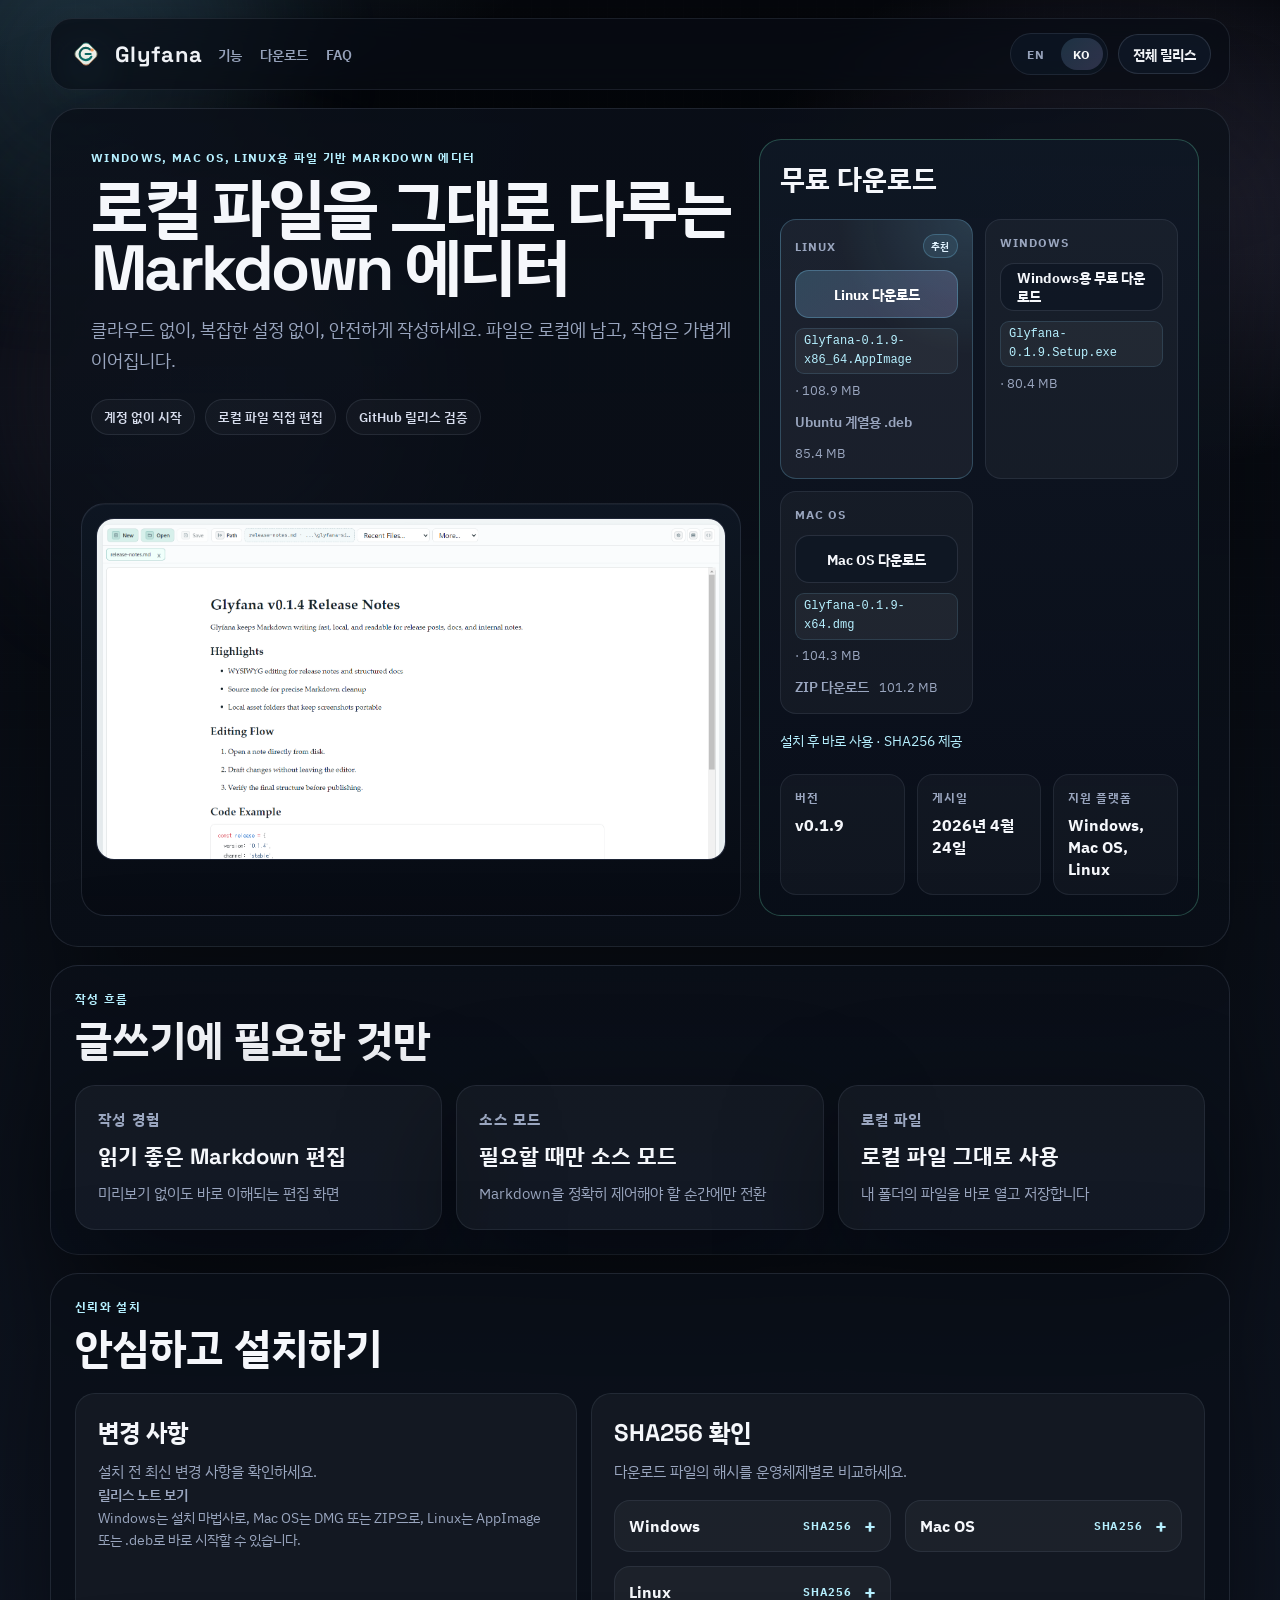
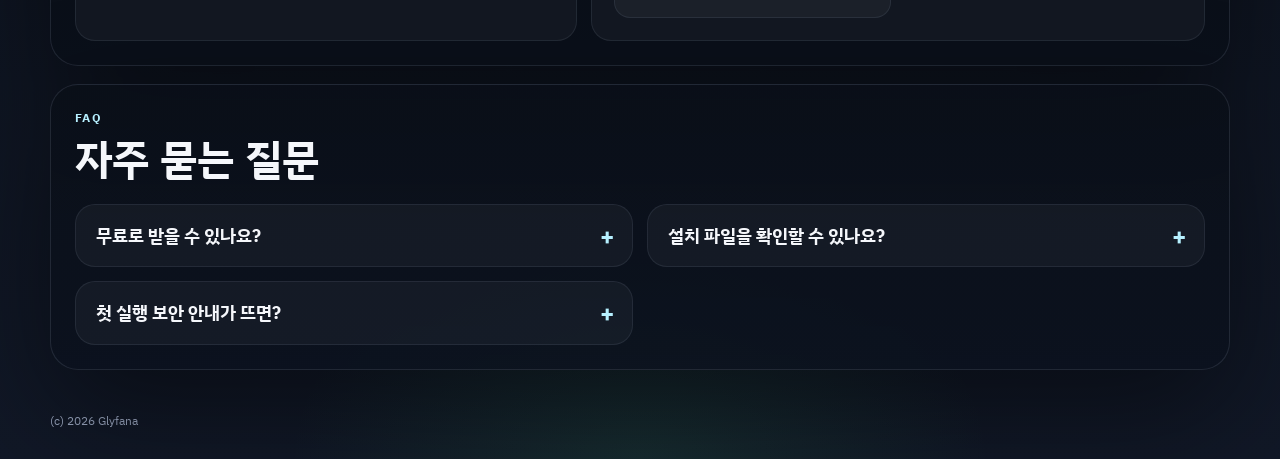
==== commit c42f36cd: "fix(site): show recommended platform first" ====
--- a/site/ko/index.html
+++ b/site/ko/index.html
@@ -3,7 +3,7 @@
   <head>
     <meta charset="UTF-8" />
     <meta name="viewport" content="width=device-width, initial-scale=1.0" />
-    <meta name="build-id" content="20260502-mobile-aware-recommend" />
+    <meta name="build-id" content="20260502-recommend-first" />
     <meta name="manifest-path" content="../release-manifest.json" />
     <meta name="screenshots-path" content="../screenshots-manifest.json" />
     <meta name="analytics-endpoint" content="__GLYFANA_ANALYTICS_ENDPOINT__" />
@@ -57,16 +57,17 @@
       rel="stylesheet"
     />
     <script src="../locale-router.js?v=20260312-showcase-lightbox"></script>
-    <link rel="stylesheet" href="../styles.css?v=20260502-mobile-aware-recommend" />
+    <link rel="stylesheet" href="../styles.css?v=20260502-skip-link" />
   </head>
   <body id="top">
+    <a class="skip-link" href="#release">다운로드로 바로가기</a>
     <div class="page-noise" aria-hidden="true"></div>
     <div class="halo halo--left" aria-hidden="true"></div>
     <div class="halo halo--right" aria-hidden="true"></div>
 
     <header class="topbar">
       <a class="brand" href="#top" aria-label="Glyfana 홈">
-        <img class="brand__mark" src="../assets/glyfana-emblem.svg?v=20260312-showcase-lightbox" alt="" aria-hidden="true" />
+        <img class="brand__mark" src="../assets/glyfana-emblem.svg?v=20260312-showcase-lightbox" width="256" height="256" alt="" aria-hidden="true" />
         <span class="brand__name">Glyfana</span>
       </a>
       <button class="menu-toggle" type="button" aria-expanded="false" aria-controls="site-menu">
@@ -197,6 +198,9 @@
             class="hero__spotlight-image"
             src="../assets/screenshots/editor-main.png"
             alt="Glyfana 편집 화면"
+            width="1783"
+            height="965"
+            fetchpriority="high"
             loading="eager"
             decoding="async"
           />
@@ -303,6 +307,6 @@
       <span>(c) <span id="year"></span> Glyfana</span>
     </footer>
 
-    <script type="module" src="../app.js?v=20260502-mobile-aware-recommend"></script>
+    <script type="module" src="../app.js?v=20260502-recommend-first"></script>
   </body>
 </html>
--- a/site/styles.css
+++ b/site/styles.css
@@ -36,6 +36,28 @@
     radial-gradient(780px 560px at 88% 10%, rgba(196, 181, 253, 0.18) 0%, transparent 48%),
     radial-gradient(640px 420px at 50% 100%, rgba(74, 222, 128, 0.1) 0%, transparent 55%),
     linear-gradient(180deg, var(--bg-0), var(--bg-1) 45%, var(--bg-2));
+}
+
+.skip-link {
+  position: fixed;
+  z-index: 20;
+  top: 12px;
+  left: 12px;
+  padding: 10px 14px;
+  border-radius: 999px;
+  background: #e0f2fe;
+  color: #0f172a;
+  font-size: 13px;
+  font-weight: 800;
+  text-decoration: none;
+  transform: translateY(-72px);
+  transition: transform 0.16s ease;
+}
+
+.skip-link:focus-visible {
+  outline: 3px solid rgba(125, 211, 252, 0.45);
+  outline-offset: 3px;
+  transform: translateY(0);
 }
 
 .page-noise,
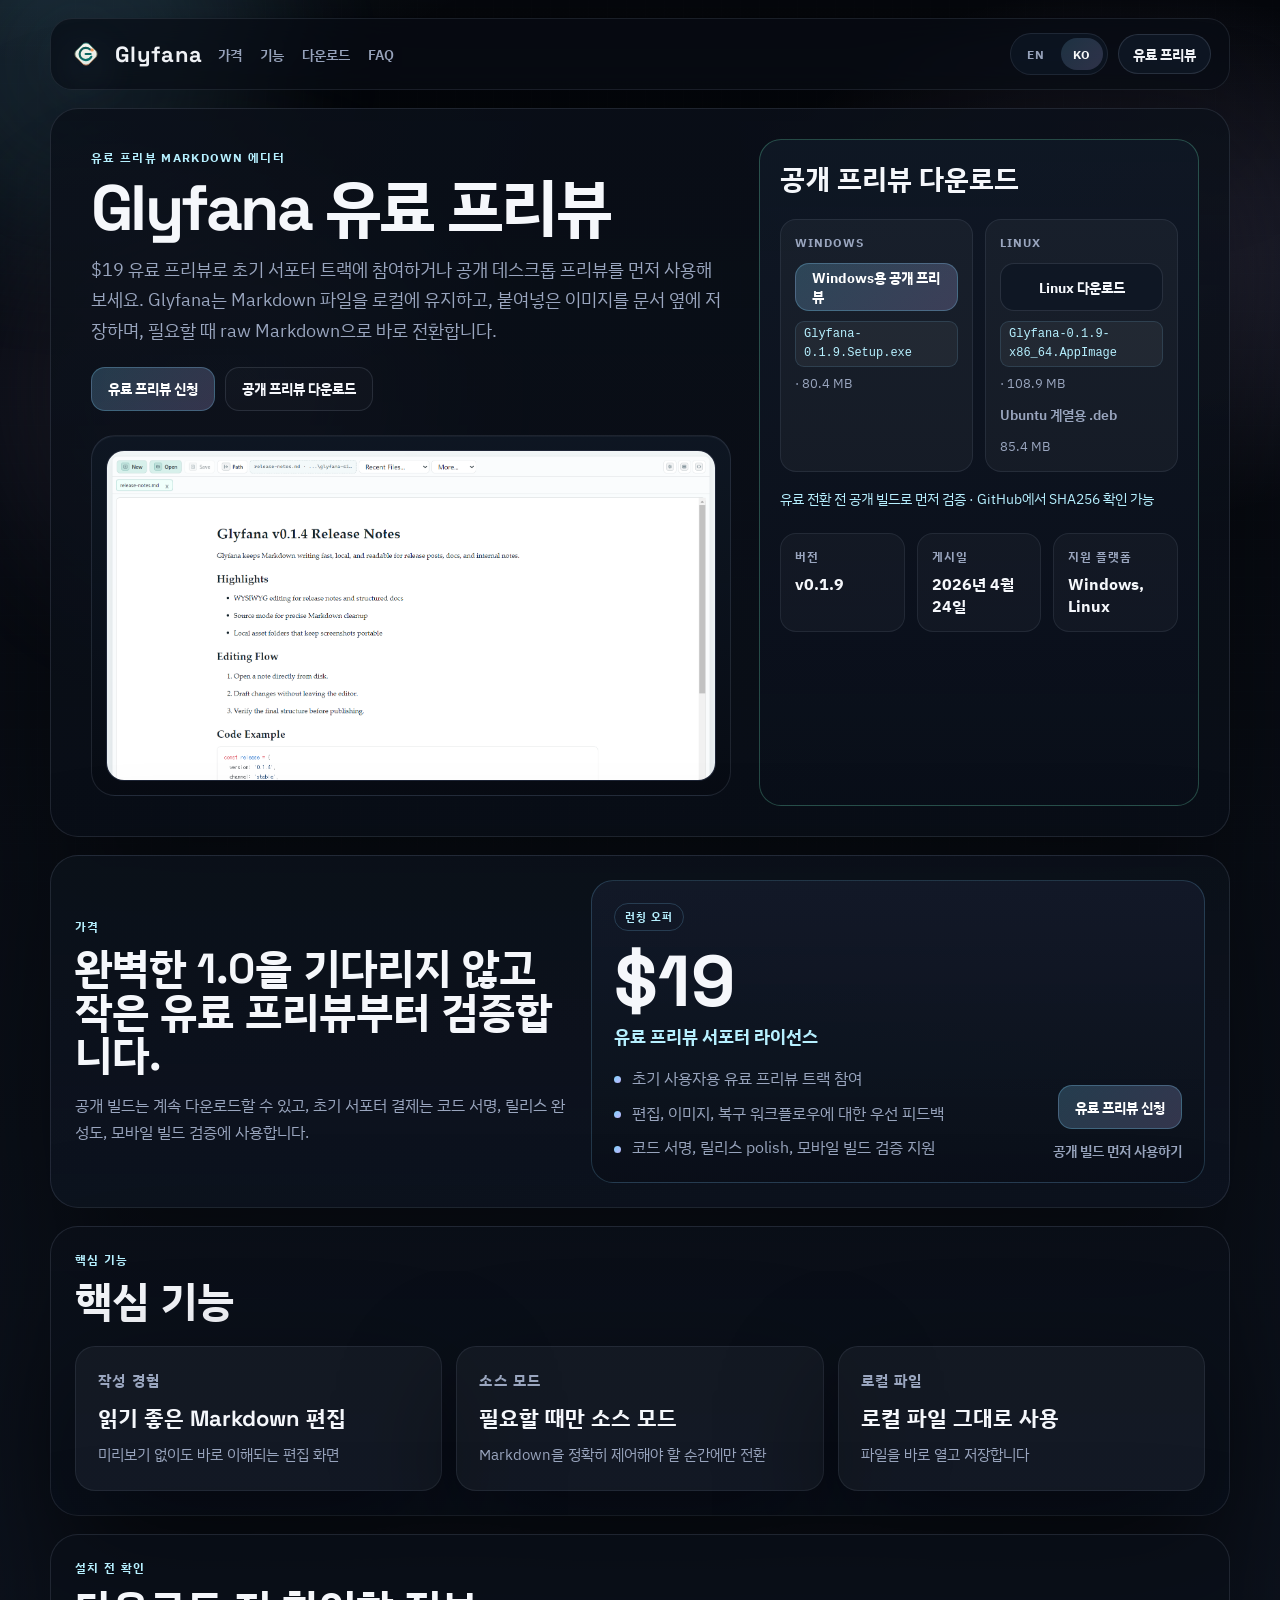
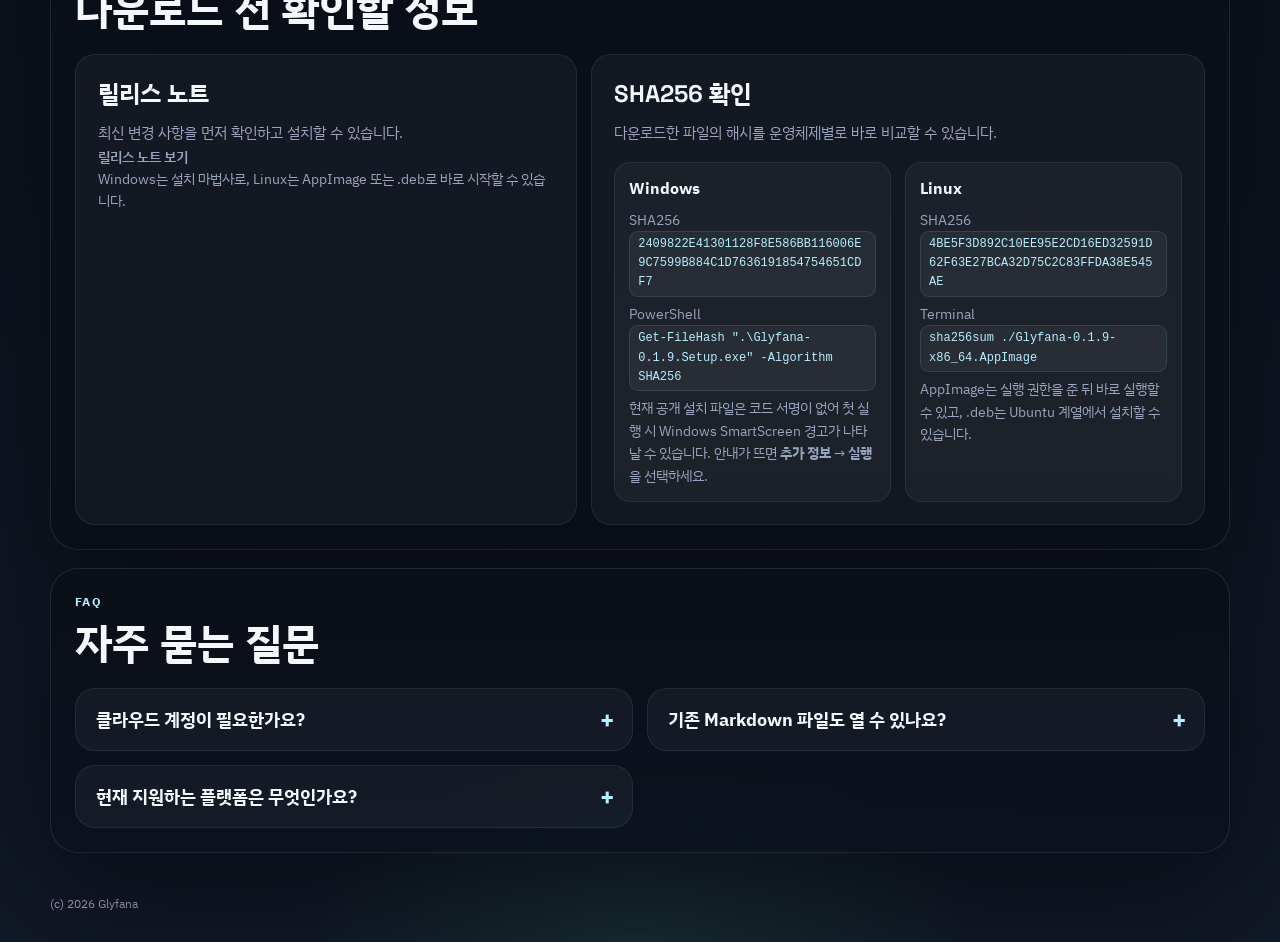
==== commit 7b3d56cb: "chore: preserve current glyfana-website workspace" ====
--- a/site/ko/index.html
+++ b/site/ko/index.html
@@ -3,22 +3,20 @@
   <head>
     <meta charset="UTF-8" />
     <meta name="viewport" content="width=device-width, initial-scale=1.0" />
-    <meta name="build-id" content="20260502-recommend-first" />
+    <meta name="build-id" content="20260521-paid-preview" />
     <meta name="manifest-path" content="../release-manifest.json" />
     <meta name="screenshots-path" content="../screenshots-manifest.json" />
-    <meta name="analytics-endpoint" content="__GLYFANA_ANALYTICS_ENDPOINT__" />
-    <meta name="analytics-site" content="glyfana-website" />
-    <title>Glyfana | 로컬 파일 기반 Markdown 에디터</title>
+    <title>Glyfana 유료 프리뷰 | 로컬 파일 기반 Markdown 에디터</title>
     <meta
       name="description"
-      content="Glyfana는 로컬 파일을 그대로 다루는 Windows·Mac OS·Linux용 Markdown 에디터입니다. 공식 다운로드와 SHA256 검증 정보를 제공합니다."
+      content="Glyfana 유료 프리뷰에 참여하거나 공개 데스크톱 프리뷰를 다운로드하세요. 로컬 파일과 이미지 자산을 그대로 다루는 Markdown 에디터입니다."
     />
     <meta name="robots" content="index,follow" />
     <meta name="theme-color" content="#0b7b75" />
     <link rel="canonical" href="https://glyfana.github.io/website/ko/" />
-    <link rel="icon" type="image/svg+xml" href="../assets/glyfana-emblem.svg?v=20260312-showcase-lightbox" />
-    <link rel="icon" type="image/png" sizes="512x512" href="../assets/glyfana-emblem.png?v=20260312-showcase-lightbox" />
-    <link rel="apple-touch-icon" href="../assets/glyfana-emblem.png?v=20260312-showcase-lightbox" />
+    <link rel="icon" type="image/svg+xml" href="../assets/glyfana-emblem.svg?v=20260521-paid-preview" />
+    <link rel="icon" type="image/png" sizes="512x512" href="../assets/glyfana-emblem.png?v=20260521-paid-preview" />
+    <link rel="apple-touch-icon" href="../assets/glyfana-emblem.png?v=20260521-paid-preview" />
     <link rel="alternate" hreflang="en" href="https://glyfana.github.io/website/" />
     <link rel="alternate" hreflang="ko" href="https://glyfana.github.io/website/ko/" />
     <link rel="alternate" hreflang="x-default" href="https://glyfana.github.io/website/" />
@@ -26,28 +24,28 @@
     <meta property="og:site_name" content="Glyfana" />
     <meta property="og:locale" content="ko_KR" />
     <meta property="og:locale:alternate" content="en_US" />
-    <meta property="og:title" content="Glyfana | 로컬 파일 기반 Markdown 에디터" />
+    <meta property="og:title" content="Glyfana 유료 프리뷰 | 로컬 파일 기반 Markdown 에디터" />
     <meta
       property="og:description"
-      content="로컬 파일을 그대로 다루는 Windows·Mac OS·Linux용 Markdown 에디터. 공식 다운로드와 SHA256 검증 정보를 확인하세요."
+      content="Glyfana 유료 프리뷰에 참여하거나 공개 데스크톱 프리뷰를 다운로드하세요."
     />
     <meta property="og:url" content="https://glyfana.github.io/website/ko/" />
     <meta
       property="og:image"
-      content="https://glyfana.github.io/website/assets/og-ko.png?v=20260312-showcase-lightbox"
+      content="https://glyfana.github.io/website/assets/og-ko.png?v=20260521-paid-preview"
     />
     <meta property="og:image:width" content="1200" />
     <meta property="og:image:height" content="630" />
     <meta property="og:image:alt" content="Glyfana 로컬 파일 기반 Markdown 에디터 미리보기" />
     <meta name="twitter:card" content="summary_large_image" />
-    <meta name="twitter:title" content="Glyfana | 로컬 파일 기반 Markdown 에디터" />
+    <meta name="twitter:title" content="Glyfana 유료 프리뷰 | 로컬 파일 기반 Markdown 에디터" />
     <meta
       name="twitter:description"
-      content="로컬 파일을 그대로 다루는 Windows·Mac OS·Linux용 Markdown 에디터. 공식 다운로드와 SHA256 검증 정보를 확인하세요."
+      content="Glyfana 유료 프리뷰에 참여하거나 공개 데스크톱 프리뷰를 다운로드하세요."
     />
     <meta
       name="twitter:image"
-      content="https://glyfana.github.io/website/assets/og-ko.png?v=20260312-showcase-lightbox"
+      content="https://glyfana.github.io/website/assets/og-ko.png?v=20260521-paid-preview"
     />
     <meta name="twitter:image:alt" content="Glyfana 로컬 파일 기반 Markdown 에디터 미리보기" />
     <link rel="preconnect" href="https://fonts.googleapis.com" />
@@ -56,18 +54,17 @@
       href="https://fonts.googleapis.com/css2?family=IBM+Plex+Sans+KR:wght@400;500;700&family=Space+Grotesk:wght@500;700&display=swap"
       rel="stylesheet"
     />
-    <script src="../locale-router.js?v=20260312-showcase-lightbox"></script>
-    <link rel="stylesheet" href="../styles.css?v=20260502-skip-link" />
+    <script src="../locale-router.js?v=20260521-paid-preview"></script>
+    <link rel="stylesheet" href="../styles.css?v=20260521-paid-preview" />
   </head>
   <body id="top">
-    <a class="skip-link" href="#release">다운로드로 바로가기</a>
     <div class="page-noise" aria-hidden="true"></div>
     <div class="halo halo--left" aria-hidden="true"></div>
     <div class="halo halo--right" aria-hidden="true"></div>
 
     <header class="topbar">
       <a class="brand" href="#top" aria-label="Glyfana 홈">
-        <img class="brand__mark" src="../assets/glyfana-emblem.svg?v=20260312-showcase-lightbox" width="256" height="256" alt="" aria-hidden="true" />
+        <img class="brand__mark" src="../assets/glyfana-emblem.svg?v=20260521-paid-preview" alt="" aria-hidden="true" />
         <span class="brand__name">Glyfana</span>
       </a>
       <button class="menu-toggle" type="button" aria-expanded="false" aria-controls="site-menu">
@@ -80,6 +77,7 @@
       </button>
       <div class="topbar__menu" id="site-menu">
         <nav class="nav" aria-label="주요 탐색">
+          <a href="#pricing">가격</a>
           <a href="#features">기능</a>
           <a href="#release">다운로드</a>
           <a href="#faq">FAQ</a>
@@ -90,11 +88,11 @@
             <a class="locale-switch__link is-active" href="./?lang=ko" aria-current="page">KO</a>
           </nav>
           <a
-            class="topbar__cta js-releases"
-            href="https://github.com/Glyfana/Glyfana/releases"
+            class="topbar__cta js-checkout"
+            href="https://github.com/Glyfana/Glyfana/issues/new?title=Paid%20preview%20request&body=I%20want%20Glyfana%20paid%20preview%20access.%0A%0APlatform%3A%0AUse%20case%3A"
             target="_blank"
             rel="noreferrer"
-          >전체 릴리스</a>
+          >유료 프리뷰</a>
         </div>
       </div>
     </header>
@@ -102,62 +100,52 @@
     <main class="layout">
       <section class="hero reveal">
         <div class="hero__copy">
-          <p class="eyebrow">Windows, Mac OS, Linux용 파일 기반 Markdown 에디터</p>
-          <h1>로컬 파일을 그대로 다루는 Markdown 에디터</h1>
+          <p class="eyebrow">유료 프리뷰 Markdown 에디터</p>
+          <h1>Glyfana 유료 프리뷰</h1>
           <p class="hero__desc">
-            클라우드 없이, 복잡한 설정 없이, 안전하게 작성하세요.
-            파일은 로컬에 남고, 작업은 가볍게 이어집니다.
+            <span id="commerce-price">$19 유료 프리뷰</span>로 초기 서포터 트랙에 참여하거나 공개 데스크톱 프리뷰를 먼저 사용해 보세요.
+            Glyfana는 Markdown 파일을 로컬에 유지하고, 붙여넣은 이미지를 문서 옆에 저장하며, 필요할 때 raw Markdown으로 바로 전환합니다.
           </p>
-          <ul class="hero__facts" aria-label="Glyfana 핵심 신뢰 포인트">
-            <li>계정 없이 시작</li>
-            <li>로컬 파일 직접 편집</li>
-            <li>GitHub 릴리스 검증</li>
-          </ul>
+          <div class="actions">
+            <a
+              class="btn btn--primary js-checkout"
+              href="https://github.com/Glyfana/Glyfana/issues/new?title=Paid%20preview%20request&body=I%20want%20Glyfana%20paid%20preview%20access.%0A%0APlatform%3A%0AUse%20case%3A"
+              target="_blank"
+              rel="noreferrer"
+            >유료 프리뷰 신청</a>
+            <a
+              class="btn btn--ghost js-download"
+              href="https://github.com/Glyfana/Glyfana/releases/latest"
+              target="_blank"
+              rel="noreferrer"
+            >공개 프리뷰 다운로드</a>
+          </div>
+          <div class="hero__spotlight">
+            <img
+              class="hero__spotlight-image"
+              src="../assets/screenshots/editor-main.png"
+              alt="Glyfana 편집 화면"
+              loading="eager"
+              decoding="async"
+            />
+          </div>
         </div>
 
         <aside class="release-panel" aria-live="polite" data-state="live">
-          <h2>무료 다운로드</h2>
+          <h2>공개 프리뷰 다운로드</h2>
           <div class="download-options">
-            <article class="download-option download-option--windows" data-platform="windows">
-              <p class="download-option__label">
-                <span>Windows</span>
-                <span class="download-option__badge" hidden>추천</span>
-              </p>
+            <article class="download-option download-option--windows">
+              <p class="download-option__label">Windows</p>
               <a
-                class="btn js-download js-download-windows"
+                class="btn btn--primary js-download js-download-windows"
                 href="https://github.com/Glyfana/Glyfana/releases/download/v0.1.9/Glyfana-0.1.9.Setup.exe"
                 target="_blank"
                 rel="noreferrer"
-              >Windows용 무료 다운로드</a>
+              >Windows용 공개 프리뷰</a>
               <p class="download-option__meta"><code id="download-windows-file">Glyfana-0.1.9.Setup.exe</code> · <span id="download-windows-size">80.4 MB</span></p>
             </article>
-            <article class="download-option download-option--mac" data-platform="mac">
-              <p class="download-option__label">
-                <span>Mac OS</span>
-                <span class="download-option__badge" hidden>추천</span>
-              </p>
-              <a
-                class="btn js-download-mac js-download-mac-dmg"
-                href="https://github.com/Glyfana/Glyfana/releases/download/v0.1.9/Glyfana-0.1.9-x64.dmg"
-                target="_blank"
-                rel="noreferrer"
-              >Mac OS 다운로드</a>
-              <p class="download-option__meta"><code id="download-mac-file">Glyfana-0.1.9-x64.dmg</code> · <span id="download-mac-size">104.2 MB</span></p>
-              <p class="download-option__sub download-mac-zip-wrap">
-                <a
-                  class="text-link js-download-mac-zip"
-                  href="https://github.com/Glyfana/Glyfana/releases/download/v0.1.9/Glyfana-0.1.9-x64.zip"
-                  target="_blank"
-                  rel="noreferrer"
-                >ZIP 다운로드</a>
-                <span id="download-mac-zip-size">101.2 MB</span>
-              </p>
-            </article>
-            <article class="download-option download-option--linux" data-platform="linux">
-              <p class="download-option__label">
-                <span>Linux</span>
-                <span class="download-option__badge" hidden>추천</span>
-              </p>
+            <article class="download-option download-option--linux">
+              <p class="download-option__label">Linux</p>
               <a
                 class="btn js-download-linux"
                 href="https://github.com/Glyfana/Glyfana/releases/download/v0.1.9/Glyfana-0.1.9-x86_64.AppImage"
@@ -176,7 +164,7 @@
               </p>
             </article>
           </div>
-          <p class="release-panel__trust">설치 후 바로 사용 · SHA256 제공</p>
+          <p class="release-panel__trust">유료 전환 전 공개 빌드로 먼저 검증 · GitHub에서 SHA256 확인 가능</p>
           <div class="stat-grid">
             <div class="stat">
               <span class="stat__label">버전</span>
@@ -188,29 +176,48 @@
             </div>
             <div class="stat">
               <span class="stat__label">지원 플랫폼</span>
-              <strong id="release-platforms">Windows, Mac OS, Linux</strong>
+              <strong id="release-platforms">Windows, Linux</strong>
             </div>
           </div>
         </aside>
-
-        <div class="hero__spotlight">
-          <img
-            class="hero__spotlight-image"
-            src="../assets/screenshots/editor-main.png"
-            alt="Glyfana 편집 화면"
-            width="1783"
-            height="965"
-            fetchpriority="high"
-            loading="eager"
-            decoding="async"
-          />
-        </div>
+      </section>
+
+      <section id="pricing" class="pricing reveal js-commerce-enabled">
+        <div class="section-head pricing__head">
+          <p class="eyebrow">가격</p>
+          <h2>완벽한 1.0을 기다리지 않고 작은 유료 프리뷰부터 검증합니다.</h2>
+          <p class="section-copy">
+            공개 빌드는 계속 다운로드할 수 있고, 초기 서포터 결제는 코드 서명, 릴리스 완성도, 모바일 빌드 검증에 사용합니다.
+          </p>
+        </div>
+
+        <article class="pricing-card">
+          <div class="pricing-card__main">
+            <span class="pricing-card__badge">런칭 오퍼</span>
+            <h3>$19</h3>
+            <p>유료 프리뷰 서포터 라이선스</p>
+            <ul class="pricing-card__list">
+              <li>초기 사용자용 유료 프리뷰 트랙 참여</li>
+              <li>편집, 이미지, 복구 워크플로우에 대한 우선 피드백</li>
+              <li>코드 서명, 릴리스 polish, 모바일 빌드 검증 지원</li>
+            </ul>
+          </div>
+          <div class="pricing-card__action">
+            <a
+              class="btn btn--primary js-checkout"
+              href="https://github.com/Glyfana/Glyfana/issues/new?title=Paid%20preview%20request&body=I%20want%20Glyfana%20paid%20preview%20access.%0A%0APlatform%3A%0AUse%20case%3A"
+              target="_blank"
+              rel="noreferrer"
+            >유료 프리뷰 신청</a>
+            <a class="text-link js-download" href="https://github.com/Glyfana/Glyfana/releases/latest" target="_blank" rel="noreferrer">공개 빌드 먼저 사용하기</a>
+          </div>
+        </article>
       </section>
 
       <section id="features" class="features reveal">
         <div class="section-head">
-          <p class="eyebrow">작성 흐름</p>
-          <h2>글쓰기에 필요한 것만</h2>
+          <p class="eyebrow">핵심 기능</p>
+          <h2>핵심 기능</h2>
         </div>
         <div class="feature-grid">
           <article class="card">
@@ -226,20 +233,20 @@
           <article class="card">
             <p class="card__eyebrow">로컬 파일</p>
             <h2>로컬 파일 그대로 사용</h2>
-            <p>내 폴더의 파일을 바로 열고 저장합니다</p>
+            <p>파일을 바로 열고 저장합니다</p>
           </article>
         </div>
       </section>
 
       <section id="release" class="verify reveal">
         <div class="section-head">
-          <p class="eyebrow">신뢰와 설치</p>
-          <h2>안심하고 설치하기</h2>
+          <p class="eyebrow">설치 전 확인</p>
+          <h2>다운로드 전 확인할 정보</h2>
         </div>
         <div class="verify__grid">
           <article class="verify-card">
-            <h3>변경 사항</h3>
-            <p class="verify-card__copy">설치 전 최신 변경 사항을 확인하세요.</p>
+            <h3>릴리스 노트</h3>
+            <p class="verify-card__copy">최신 변경 사항을 먼저 확인하고 설치할 수 있습니다.</p>
             <p class="verify-card__meta">
               <a
                 class="text-link js-notes"
@@ -248,34 +255,28 @@
                 rel="noreferrer"
               >릴리스 노트 보기</a>
             </p>
-            <p class="verify-card__meta">Windows는 설치 마법사로, Mac OS는 DMG 또는 ZIP으로, Linux는 AppImage 또는 .deb로 바로 시작할 수 있습니다.</p>
+            <p class="verify-card__meta">Windows는 설치 마법사로, Linux는 AppImage 또는 .deb로 바로 시작할 수 있습니다.</p>
           </article>
 
           <article class="verify-card">
             <h3>SHA256 확인</h3>
-            <p class="verify-card__copy">다운로드 파일의 해시를 운영체제별로 비교하세요.</p>
+            <p class="verify-card__copy">다운로드한 파일의 해시를 운영체제별로 바로 비교할 수 있습니다.</p>
             <div class="verify-platforms">
-              <details class="verify-platform verify-platform--windows">
-                <summary><span>Windows</span><span>SHA256</span></summary>
+              <div class="verify-platform verify-platform--windows">
+                <h4>Windows</h4>
                 <p class="verify-card__meta">SHA256 <code id="release-sha-inline-windows">2409822E41301128F8E586BB116006E9C7599B884C1D7636191854754651CDF7</code></p>
                 <p class="verify-card__meta">PowerShell <code id="verify-command-windows">Get-FileHash ".\Glyfana-0.1.9.Setup.exe" -Algorithm SHA256</code></p>
                 <p class="verify-card__meta">
                   현재 공개 설치 파일은 코드 서명이 없어 첫 실행 시 Windows SmartScreen 경고가 나타날 수 있습니다.
                   안내가 뜨면 <strong>추가 정보</strong> → <strong>실행</strong>을 선택하세요.
                 </p>
-              </details>
-              <details class="verify-platform verify-platform--mac">
-                <summary><span>Mac OS</span><span>SHA256</span></summary>
-                <p class="verify-card__meta">SHA256 <code id="release-sha-inline-mac">381AA0E27046C5A79C985452EA23F38099D1C83E8EC3675EE3A90776FADBBE90</code></p>
-                <p class="verify-card__meta">Terminal <code id="verify-command-mac">shasum -a 256 ./Glyfana-0.1.9-x64.dmg</code></p>
-                <p class="verify-card__meta">현재 빌드는 코드 서명과 노터라이즈가 없어 첫 실행 시 Gatekeeper 안내가 나타날 수 있습니다. 시스템 설정에서 열기를 허용하세요.</p>
-              </details>
-              <details class="verify-platform verify-platform--linux">
-                <summary><span>Linux</span><span>SHA256</span></summary>
+              </div>
+              <div class="verify-platform verify-platform--linux">
+                <h4>Linux</h4>
                 <p class="verify-card__meta">SHA256 <code id="release-sha-inline-linux">4BE5F3D892C10EE95E2CD16ED32591D62F63E27BCA32D75C2C83FFDA38E545AE</code></p>
                 <p class="verify-card__meta">Terminal <code id="verify-command-linux">sha256sum ./Glyfana-0.1.9-x86_64.AppImage</code></p>
                 <p class="verify-card__meta">AppImage는 실행 권한을 준 뒤 바로 실행할 수 있고, .deb는 Ubuntu 계열에서 설치할 수 있습니다.</p>
-              </details>
+              </div>
             </div>
           </article>
         </div>
@@ -288,16 +289,16 @@
         </div>
         <div class="faq-list">
           <details class="faq-item">
-            <summary>무료로 받을 수 있나요?</summary>
-            <p>네. GitHub Releases에서 최신 공개 빌드를 받을 수 있습니다.</p>
+            <summary>클라우드 계정이 필요한가요?</summary>
+            <p>아니요. 로컬 Markdown 파일을 바로 열고 저장할 수 있습니다.</p>
           </details>
           <details class="faq-item">
-            <summary>설치 파일을 확인할 수 있나요?</summary>
-            <p>네. 릴리스 노트와 SHA256 값을 함께 제공합니다.</p>
+            <summary>기존 Markdown 파일도 열 수 있나요?</summary>
+            <p>네. 기존 <code>.md</code> 파일을 바로 열 수 있습니다.</p>
           </details>
           <details class="faq-item">
-            <summary>첫 실행 보안 안내가 뜨면?</summary>
-            <p>서명 전 빌드는 OS 보안 안내가 보일 수 있습니다. 위 안내를 확인하세요.</p>
+            <summary>현재 지원하는 플랫폼은 무엇인가요?</summary>
+            <p>현재 공개 설치 파일은 Windows와 Linux용입니다.</p>
           </details>
         </div>
       </section>
@@ -307,6 +308,6 @@
       <span>(c) <span id="year"></span> Glyfana</span>
     </footer>
 
-    <script type="module" src="../app.js?v=20260502-recommend-first"></script>
+    <script type="module" src="../app.js?v=20260521-paid-preview"></script>
   </body>
 </html>
--- a/site/styles.css
+++ b/site/styles.css
@@ -36,28 +36,6 @@
     radial-gradient(780px 560px at 88% 10%, rgba(196, 181, 253, 0.18) 0%, transparent 48%),
     radial-gradient(640px 420px at 50% 100%, rgba(74, 222, 128, 0.1) 0%, transparent 55%),
     linear-gradient(180deg, var(--bg-0), var(--bg-1) 45%, var(--bg-2));
-}
-
-.skip-link {
-  position: fixed;
-  z-index: 20;
-  top: 12px;
-  left: 12px;
-  padding: 10px 14px;
-  border-radius: 999px;
-  background: #e0f2fe;
-  color: #0f172a;
-  font-size: 13px;
-  font-weight: 800;
-  text-decoration: none;
-  transform: translateY(-72px);
-  transition: transform 0.16s ease;
-}
-
-.skip-link:focus-visible {
-  outline: 3px solid rgba(125, 211, 252, 0.45);
-  outline-offset: 3px;
-  transform: translateY(0);
 }
 
 .page-noise,
@@ -114,6 +92,7 @@
 .topbar,
 .hero,
 .signal,
+.pricing,
 .features,
 .showcase,
 .release-summary,
@@ -306,6 +285,7 @@
 
 .hero,
 .signal,
+.pricing,
 .card,
 .install,
 .verify {
@@ -394,8 +374,7 @@
 }
 
 .hero__spotlight {
-  grid-column: 1;
-  margin-top: 0;
+  margin-top: 24px;
   padding: 14px;
   border: 1px solid rgba(148, 163, 184, 0.16);
   border-radius: 24px;
@@ -507,8 +486,7 @@
 .text-link:focus-visible,
 .locale-switch__link:focus-visible,
 .menu-toggle:focus-visible,
-.faq-item summary:focus-visible,
-.verify-platform summary:focus-visible {
+.faq-item summary:focus-visible {
   outline: 3px solid rgba(125, 211, 252, 0.4);
   outline-offset: 3px;
 }
@@ -550,8 +528,6 @@
 }
 
 .release-panel {
-  grid-column: 2;
-  grid-row: 1 / span 2;
   padding: 20px;
   border-radius: 22px;
   border: 1px solid var(--line-strong);
@@ -560,6 +536,34 @@
     linear-gradient(135deg, rgba(125, 211, 252, 0.08), rgba(196, 181, 253, 0.08));
 }
 
+.release-panel__status {
+  display: inline-flex;
+  align-items: center;
+  gap: 10px;
+  margin-bottom: 18px;
+  color: var(--brand-deep);
+  font-size: 13px;
+  font-weight: 700;
+}
+
+.status-dot {
+  width: 10px;
+  height: 10px;
+  border-radius: 999px;
+  background: #64748b;
+  box-shadow: 0 0 0 5px rgba(100, 116, 139, 0.18);
+}
+
+.release-panel[data-state="live"] .status-dot {
+  background: var(--brand);
+  box-shadow: 0 0 0 5px rgba(125, 211, 252, 0.16);
+}
+
+.release-panel[data-state="fallback"] .status-dot {
+  background: var(--accent);
+  box-shadow: 0 0 0 5px rgba(196, 181, 253, 0.16);
+}
+
 .release-panel h2 {
   margin: 0;
   font-size: 28px;
@@ -575,30 +579,15 @@
 .download-options {
   margin-top: 22px;
   display: grid;
-  grid-template-columns: repeat(auto-fit, minmax(180px, 1fr));
+  grid-template-columns: repeat(2, minmax(0, 1fr));
   gap: 12px;
 }
 
 .download-option {
-  position: relative;
   padding: 14px;
   border: 1px solid rgba(148, 163, 184, 0.12);
   border-radius: 16px;
   background: rgba(255, 255, 255, 0.04);
-  transition: transform 0.16s ease, border-color 0.16s ease, background-color 0.16s ease;
-}
-
-.download-option:hover {
-  transform: translateY(-2px);
-  border-color: rgba(125, 211, 252, 0.28);
-  background: rgba(255, 255, 255, 0.065);
-}
-
-.download-option.is-recommended {
-  border-color: rgba(125, 211, 252, 0.24);
-  background:
-    radial-gradient(circle at top right, rgba(125, 211, 252, 0.14), transparent 42%),
-    rgba(255, 255, 255, 0.055);
 }
 
 .download-option .btn {
@@ -607,26 +596,12 @@
 }
 
 .download-option__label {
-  display: flex;
-  align-items: center;
-  justify-content: space-between;
-  gap: 10px;
   margin: 0 0 12px;
   color: var(--muted);
   font-size: 12px;
   font-weight: 700;
   text-transform: uppercase;
   letter-spacing: 0.08em;
-}
-
-.download-option__badge {
-  padding: 4px 7px;
-  border-radius: 999px;
-  border: 1px solid rgba(125, 211, 252, 0.24);
-  background: rgba(125, 211, 252, 0.1);
-  color: #e0f2fe;
-  font-size: 10px;
-  letter-spacing: 0.06em;
 }
 
 .download-option__meta,
@@ -720,10 +695,103 @@
 .steps,
 .faq-list,
 .verify__grid,
+.pricing,
 .release-summary,
 .showcase {
   display: grid;
   gap: 14px;
+}
+
+.pricing {
+  grid-template-columns: minmax(0, 0.9fr) minmax(320px, 1.1fr);
+  align-items: stretch;
+  padding: 24px;
+  border: 1px solid var(--line);
+  border-radius: var(--radius);
+  background:
+    linear-gradient(180deg, rgba(10, 15, 24, 0.9), rgba(11, 17, 29, 0.84)),
+    linear-gradient(135deg, rgba(125, 211, 252, 0.08), rgba(196, 181, 253, 0.08));
+  box-shadow: var(--shadow);
+}
+
+.pricing__head {
+  align-self: center;
+}
+
+.pricing-card {
+  display: grid;
+  grid-template-columns: minmax(0, 1fr) auto;
+  gap: 20px;
+  align-items: end;
+  padding: 22px;
+  border: 1px solid rgba(125, 211, 252, 0.2);
+  border-radius: 22px;
+  background:
+    linear-gradient(180deg, rgba(17, 24, 39, 0.88), rgba(10, 15, 24, 0.94)),
+    linear-gradient(135deg, rgba(125, 211, 252, 0.1), rgba(196, 181, 253, 0.1));
+}
+
+.pricing-card__badge {
+  display: inline-flex;
+  align-items: center;
+  justify-content: center;
+  width: fit-content;
+  min-height: 28px;
+  padding: 0 10px;
+  border: 1px solid rgba(125, 211, 252, 0.2);
+  border-radius: 999px;
+  color: var(--brand-deep);
+  font-size: 11px;
+  font-weight: 700;
+  letter-spacing: 0.08em;
+  text-transform: uppercase;
+}
+
+.pricing-card h3 {
+  margin: 18px 0 0;
+  font-family: "Space Grotesk", "IBM Plex Sans KR", sans-serif;
+  font-size: clamp(42px, 6vw, 72px);
+  line-height: 0.9;
+}
+
+.pricing-card p {
+  margin: 10px 0 0;
+  color: var(--brand-deep);
+  font-size: 18px;
+  font-weight: 700;
+}
+
+.pricing-card__list {
+  margin: 18px 0 0;
+  padding: 0;
+  list-style: none;
+  display: grid;
+  gap: 10px;
+  color: var(--muted);
+  line-height: 1.55;
+}
+
+.pricing-card__list li {
+  position: relative;
+  padding-left: 18px;
+}
+
+.pricing-card__list li::before {
+  content: "";
+  position: absolute;
+  left: 0;
+  top: 0.65em;
+  width: 7px;
+  height: 7px;
+  border-radius: 999px;
+  background: linear-gradient(135deg, var(--brand), var(--accent));
+}
+
+.pricing-card__action {
+  display: grid;
+  gap: 12px;
+  justify-items: end;
+  min-width: 210px;
 }
 
 .features {
@@ -1540,7 +1608,7 @@
 .verify-platforms {
   margin-top: 16px;
   display: grid;
-  grid-template-columns: repeat(auto-fit, minmax(220px, 1fr));
+  grid-template-columns: repeat(2, minmax(0, 1fr));
   gap: 14px;
 }
 
@@ -1551,53 +1619,9 @@
   background: rgba(255, 255, 255, 0.04);
 }
 
-.verify-platform[open] {
-  border-color: rgba(125, 211, 252, 0.2);
-  background: rgba(255, 255, 255, 0.06);
-}
-
-.verify-platform summary {
-  position: relative;
-  display: flex;
-  align-items: center;
-  justify-content: space-between;
-  gap: 12px;
-  padding-right: 24px;
-  border-radius: 12px;
-  cursor: pointer;
-  list-style: none;
-  color: var(--ink);
+.verify-platform h4 {
+  margin: 0 0 10px;
   font-size: 16px;
-  font-weight: 800;
-}
-
-.verify-platform summary::-webkit-details-marker {
-  display: none;
-}
-
-.verify-platform summary::after {
-  content: "+";
-  position: absolute;
-  right: 0;
-  color: var(--brand-deep);
-  font-size: 20px;
-  line-height: 1;
-}
-
-.verify-platform[open] summary {
-  margin-bottom: 10px;
-}
-
-.verify-platform[open] summary::after {
-  content: "-";
-}
-
-.verify-platform summary span:last-child {
-  color: var(--brand-deep);
-  font-size: 11px;
-  font-weight: 800;
-  letter-spacing: 0.08em;
-  text-transform: uppercase;
 }
 
 .asset-list {
@@ -1710,14 +1734,20 @@
     grid-template-columns: 1fr;
   }
 
-  .release-panel,
-  .hero__spotlight {
-    grid-column: auto;
-    grid-row: auto;
-  }
-
   .showcase {
     grid-template-columns: 1fr;
+  }
+
+  .pricing {
+    grid-template-columns: 1fr;
+  }
+
+  .pricing-card {
+    grid-template-columns: 1fr;
+  }
+
+  .pricing-card__action {
+    justify-items: start;
   }
 
   .showcase-gallery {
@@ -1863,7 +1893,9 @@
   }
 
   .actions .btn,
-  .actions .topbar__cta {
+  .actions .topbar__cta,
+  .pricing-card__action,
+  .pricing-card__action .btn {
     width: 100%;
     min-height: 48px;
   }
@@ -1927,6 +1959,7 @@
   }
 
   .hero,
+  .pricing,
   .features,
   .showcase,
   .release-summary,
@@ -2013,6 +2046,7 @@
   }
 
   .release-summary__card,
+  .pricing-card,
   .signal {
     padding: 16px;
   }
@@ -2065,6 +2099,7 @@
 
   .hero,
   .signal,
+  .pricing,
   .features,
   .showcase,
   .release-summary,
@@ -2109,6 +2144,7 @@
   }
 
   .hero,
+  .pricing,
   .features,
   .showcase,
   .release-summary,
